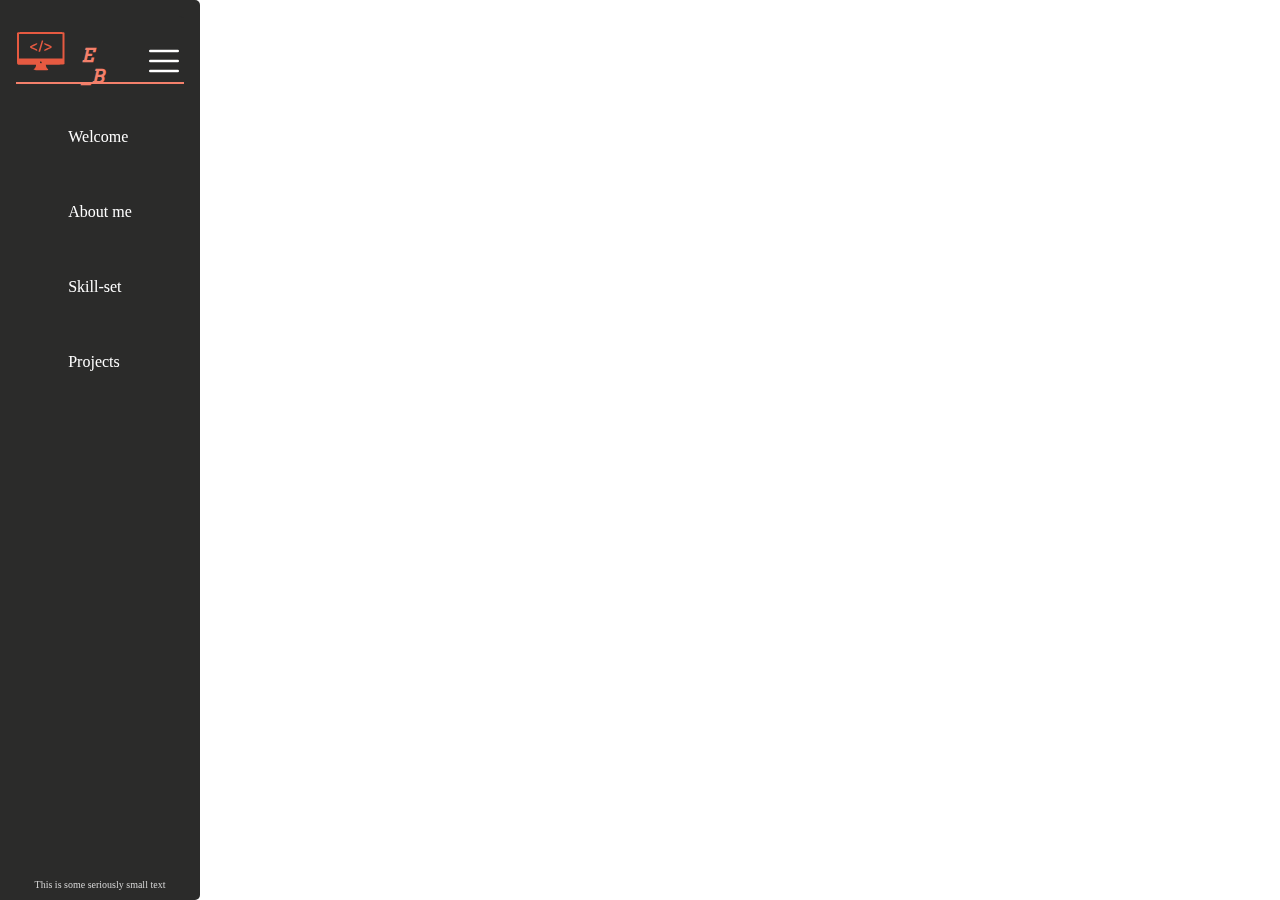
==== index.html @ b657b363 "Learned JS and implemented new function" ====
<!DOCTYPE html>
<html lang="en">
  <head>
    <meta charset="UTF-8" />
    <meta name="viewport" content="width=device-width, initial-scale=1.0" />
    <link rel="stylesheet" href="css/normalize.css" />
    <link rel="stylesheet" href="css/styles.css" />
    <title>Document</title>
  </head>
  <body>
    <div class="navbar collapsible collapsible--expanded">
      <div class="navbar__header">
        <div class="navbar__logo">
          <img class="navbar__logo--icon" src="/img/logo.svg" alt="" />
          <h3 class="navbar__logo--text">E _B</h3>
        </div>
        <a href="#" class="navbar__toggle navBtn">
          <svg
            class="toggle--icon"
            width="800px"
            height="800px"
            viewBox="0 0 32 32"
            xmlns="http://www.w3.org/2000/svg"
            fill="currentColor"
          >
            <path
              stroke="currentColor"
              stroke-linecap="round"
              stroke-linejoin="round"
              stroke-width="2"
              d="M5 8h22M5 16h22M5 24h22"
            />
          </svg>
        </a>
      </div>
      <div class="navbar__menu">
        <ul class="menu__pages">
          <li class="page"><a href="#">Welcome</a></li>
          <li class="page"><a href="#">About me</a></li>
          <li class="page"><a href="#">Skill-set</a></li>
          <li class="page"><a href="#">Projects</a></li>
        </ul>
      </div>
      <div class="navbar__lil-text">
        <p>This is some seriously small text</p>
      </div>
    </div>
    <script src="test.js"></script>
  </body>
</html>
---- css/styles.css ----
:root {
    --logo-primary: #E65A41;
    --logo-secondary: #F4806B;
    --logo-background: #2b2b2a ;

}


@font-face {
    font-family: 'arvo';
    src: url('/fonts/Arvo-Italic.woff2') format('woff2'),
         url('/fonts/Arvo-Italic.woff') format('woff');
    font-weight: 400;
    font-style: italic;
}

/* Nav-Bar */

.navbar {
    height: 100%;
    position: fixed;
    width: 200px;
    background-color: var(--logo-background);
    border-bottom-right-radius: 5px;
    border-top-right-radius: 5px;
    display: grid;
    grid-template-columns: 1fr;
    grid-template-rows: 100px 300px auto;
}

.navbar  .collapsible--expanded  {
    height: 100%;
    position: fixed;
    width: 250px;
    background-color: var(--logo-background);
    border-bottom-right-radius: 5px;
    border-top-right-radius: 5px;
    display: grid;
    grid-template-columns: 1fr;
    grid-template-rows: 100px 300px auto;
}

.navbar__header {
    align-items: center;
    justify-content: center;
    background-color: var(--logo-background); 
    color: var(--logo-secondary);
    display: grid;
    font-family: 'arvo';
    grid-template-columns: repeat(2, 1fr); 
    margin: 1rem;
    border-bottom: #F4806B solid 2px;
    border-top-right-radius: 5px;
}

.navbar__logo {
    align-self: center;
    display: flex;
    justify-self: left;
    margin-top: 10px;
}

.navbar__logo--icon {
    width: 50px;
    height: 50px;
}

.navbar__logo--text {
    padding-left: 1rem;
}

.navbar__toggle {
    display: flex;
    justify-self: end;
}

.toggle--icon {
    color: #fff;
    width: 40px;
    height: 40px;
}

.menu__pages {
    display: grid;
    margin-top: 0;
    padding: 0;
    height: 100%;
    align-items: center;
    justify-content: center;
}

.page {
    list-style: none;
    color: #fff;
}

.page a {
    color: inherit;
    text-decoration: none;
}

.navbar__lil-text {
    display: flex;
    flex-direction: column;
    align-items: center;
    justify-content:end;
    color: lightgrey;
    font-size: x-small;
}

@media screen and (max-width: 200px) {
    .navbar__header {
        display: flex;
        justify-content: flex-end; 
        
    }
    .navbar__logo {
        display: none;
    }

}
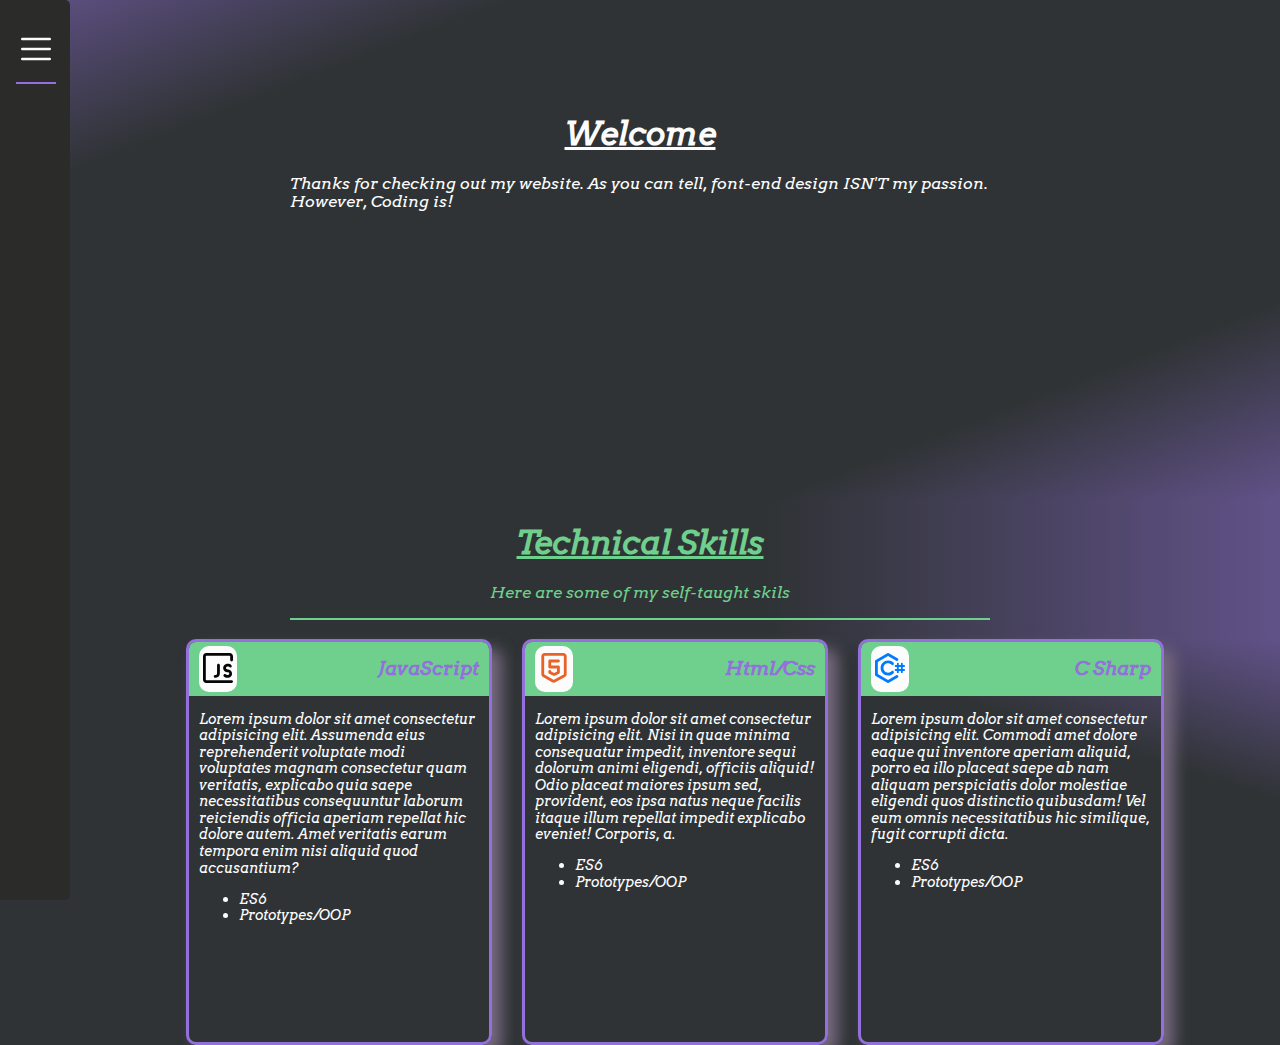
==== commit 6f0f55b7: "Added the whole fucking website. Start using commits now.." ====
--- a/index.html
+++ b/index.html
@@ -8,43 +8,122 @@
     <title>Document</title>
   </head>
   <body>
-    <div class="navbar collapsible collapsible--expanded">
-      <div class="navbar__header">
-        <div class="navbar__logo">
-          <img class="navbar__logo--icon" src="/img/logo.svg" alt="" />
-          <h3 class="navbar__logo--text">E _B</h3>
+    <div class="container">
+      <div class="navbar shrink shrunk">
+        <div class="navbar__header">
+          <div class="navbar__logo collapsible collapsible--hidden">
+            <img class="navbar__logo--icon" src="/img/logo.svg" alt="" />
+            <h3 class="navbar__logo--text">E _B</h3>
+          </div>
+          <a href="#" class="navbar__toggle navBtn">
+            <svg
+              class="toggle--icon"
+              width="800px"
+              height="800px"
+              viewBox="0 0 32 32"
+              xmlns="http://www.w3.org/2000/svg"
+              fill="currentColor"
+            >
+              <path
+                stroke="currentColor"
+                stroke-linecap="round"
+                stroke-linejoin="round"
+                stroke-width="2"
+                d="M5 8h22M5 16h22M5 24h22"
+              />
+            </svg>
+          </a>
         </div>
-        <a href="#" class="navbar__toggle navBtn">
-          <svg
-            class="toggle--icon"
-            width="800px"
-            height="800px"
-            viewBox="0 0 32 32"
-            xmlns="http://www.w3.org/2000/svg"
-            fill="currentColor"
-          >
-            <path
-              stroke="currentColor"
-              stroke-linecap="round"
-              stroke-linejoin="round"
-              stroke-width="2"
-              d="M5 8h22M5 16h22M5 24h22"
-            />
-          </svg>
-        </a>
+        <div class="navbar__menu collapsible collapsible--hidden">
+          <ul class="menu__pages">
+            <button class="btn page">
+              <a href="#" class="btn__text">Home</a>
+            </button>
+            <button class="btn page">
+              <a href="#" class="btn__text">Skill-Set</a>
+            </button>
+            <button class="btn page">
+              <a href="#" class="btn__text">About me</a>
+            </button>
+            <button class="btn page">
+              <a href="#" class="btn__text">Projects</a>
+            </button>
+          </ul>
+        </div>
+        <div class="navbar__lil-text collapsible collapsible--hidden">
+          <p>This is some seriously small text</p>
+        </div>
       </div>
-      <div class="navbar__menu">
-        <ul class="menu__pages">
-          <li class="page"><a href="#">Welcome</a></li>
-          <li class="page"><a href="#">About me</a></li>
-          <li class="page"><a href="#">Skill-set</a></li>
-          <li class="page"><a href="#">Projects</a></li>
-        </ul>
+      <div class="hero">
+        <div class="hero--content">
+          <h1>Welcome</h1>
+          <p>
+            Thanks for checking out my website. As you can tell, font-end design ISN'T my passion. However, Coding is!
+          </p>
+        </div>
       </div>
-      <div class="navbar__lil-text">
-        <p>This is some seriously small text</p>
+<div class="title-block">
+  <div class="title-content">
+    <h1>Technical Skills</h1>
+    <p>Here are some of my self-taught skils</p>
+  </div>
+</div>
+    <div class="skillset">
+      <div class="skillset-content">
+        <div class="card">
+          <div class="card__heading">
+            <div class="icon-container">
+           <img class="icon" src="img/icons/javascript.svg" alt="JavaScript Icon">
+            </div>
+            <h2 class="card-title">JavaScript</h2>
+          </div>
+          <div class="card__description">
+            <p>
+              Lorem ipsum dolor sit amet consectetur adipisicing elit. Assumenda eius reprehenderit voluptate modi voluptates magnam consectetur quam veritatis, explicabo quia saepe necessitatibus consequuntur laborum reiciendis officia aperiam repellat hic dolore autem. Amet veritatis earum tempora enim nisi aliquid quod accusantium?
+            </p>
+            <ul>
+              <li>ES6</li>
+              <li>Prototypes/OOP</li>
+            </ul>
+          </div>
+        </div>
+        <div class="card">
+          <div class="card__heading">
+            <div class="icon-container">
+           <img class="icon" src="img/icons/html.svg" alt="HTML Icon">
+            </div>
+            <h2 class="card-title">Html/Css</h2>
+          </div>
+          <div class="card__description">
+            <p>
+              Lorem ipsum dolor sit amet consectetur adipisicing elit. Nisi in quae minima consequatur impedit, inventore sequi dolorum animi eligendi, officiis aliquid! Odio placeat maiores ipsum sed, provident, eos ipsa natus neque facilis itaque illum repellat impedit explicabo eveniet! Corporis, a.
+            </p>
+            <ul>
+              <li>ES6</li>
+              <li>Prototypes/OOP</li>
+            </ul>
+          </div>
+        </div>
+        <div class="card">
+          <div class="card__heading">
+            <div class="icon-container">
+           <img class="icon" src="img/icons/c-sharp.svg" alt="C# Icon">
+            </div>
+            <h2 class="card-title">C Sharp</h2>
+          </div>
+          <div class="card__description">
+            <p>
+              Lorem ipsum dolor sit amet consectetur adipisicing elit. Commodi amet dolore eaque qui inventore aperiam aliquid, porro ea illo placeat saepe ab nam aliquam perspiciatis dolor molestiae eligendi quos distinctio quibusdam! Vel eum omnis necessitatibus hic similique, fugit corrupti dicta.
+            </p>
+            <ul>
+              <li>ES6</li>
+              <li>Prototypes/OOP</li>
+            </ul>
+          </div>
+        </div>
       </div>
     </div>
+
     <script src="test.js"></script>
   </body>
 </html>
--- a/css/styles.css
+++ b/css/styles.css
@@ -1,10 +1,17 @@
 :root {
-    --logo-primary: #E65A41;
-    --logo-secondary: #F4806B;
-    --logo-background: #2b2b2a ;
-
-}
-
+    /* --primary: #10316B;
+    --secondary: #E25822;
+    --accent:  #ECECEB;
+    --background: #2b2b2a; */
+
+    --accent: #9370DB;
+    --primary: #6FCF8D;
+    --background: #2b2b2a;
+    --background2: #2f3335;;
+    --secondary: #86827F;
+    --white: #fcfcfcff;
+
+}
 
 @font-face {
     font-family: 'arvo';
@@ -14,42 +21,118 @@
     font-style: italic;
 }
 
+h1 {
+    text-decoration: underline;
+    font-style: normal;
+    margin: 6px 0;
+}
+
+body {
+    font-family: arvo;
+}
+
+
+/* TESTING STUFF DELETE ONCE DONE */
+
+.holder {
+    display: flex;
+    margin: 30% 40%;
+    height: 200px;
+    width: 300px;
+    background-color: var(--background);
+    align-items: center;
+    justify-content: center;
+}
+
+/* Icons */
+
+.icon {
+    height: 30px;
+    width: 30px;
+    fill: var(--accent);
+}
+
+.icon-container {
+    align-items: center;
+    justify-content: center;
+    background-color: var(--white);
+    padding: 4px;
+    padding-top: 7px;
+    padding-left: 4px;
+    border-radius: 10px;
+}
+
+/* Buttons */
+
+.btn {
+    height: 40px;
+    width: 150px;
+    border: solid 2px var(--secondary);
+    border-radius: 8px;
+    background-color: var(--background);
+    transition: background-color 300ms;
+}
+
+.btn:hover {
+    background-color: var(--primary);
+    border: solid 2.5px var(--white);
+    font-weight: 600;
+}
+
+.btn:hover .btn__text {
+    color: var(--white)
+}
+
+.btn__text {
+    padding: 11px 35px;
+    font-family: 'arvo';
+    font-size: 0.8rem;
+    margin: 0 0;
+    align-self: center;
+    justify-self: center;
+    color: var(--accent);
+    font-style: normal;
+    text-decoration: none;
+}
+
+
+/* Container */
+
+.container {
+    display: flex;
+    flex-direction: column;
+    height: 100%;
+}
+
 /* Nav-Bar */
 
 .navbar {
     height: 100%;
     position: fixed;
     width: 200px;
-    background-color: var(--logo-background);
+    background-color: var(--background);
     border-bottom-right-radius: 5px;
     border-top-right-radius: 5px;
     display: grid;
     grid-template-columns: 1fr;
     grid-template-rows: 100px 300px auto;
-}
-
-.navbar  .collapsible--expanded  {
-    height: 100%;
-    position: fixed;
-    width: 250px;
-    background-color: var(--logo-background);
-    border-bottom-right-radius: 5px;
-    border-top-right-radius: 5px;
-    display: grid;
-    grid-template-columns: 1fr;
-    grid-template-rows: 100px 300px auto;
+    transition: 300ms;
+}
+
+.navbar.shrunk  {
+    width: 70px;
 }
 
 .navbar__header {
     align-items: center;
     justify-content: center;
-    background-color: var(--logo-background); 
-    color: var(--logo-secondary);
+    background-color: var(--background); 
+    color: var(--primary);
     display: grid;
     font-family: 'arvo';
     grid-template-columns: repeat(2, 1fr); 
     margin: 1rem;
-    border-bottom: #F4806B solid 2px;
+    border-bottom: var(--accent) solid 2px;
     border-top-right-radius: 5px;
 }
 
@@ -66,6 +149,7 @@
 }
 
 .navbar__logo--text {
+    width: 50px;
     padding-left: 1rem;
 }
 
@@ -75,14 +159,14 @@
 }
 
 .toggle--icon {
-    color: #fff;
+    color: var(--white);
     width: 40px;
     height: 40px;
 }
 
 .menu__pages {
-    display: grid;
-    margin-top: 0;
+    display: flex;
+    flex-direction: column;
     padding: 0;
     height: 100%;
     align-items: center;
@@ -90,14 +174,12 @@
 }
 
 .page {
+    margin: 15px 0px;
     list-style: none;
-    color: #fff;
-}
-
-.page a {
-    color: inherit;
-    text-decoration: none;
-}
+    color: var(--accent);
+}
+
+
 
 .navbar__lil-text {
     display: flex;
@@ -108,15 +190,125 @@
     font-size: x-small;
 }
 
-@media screen and (max-width: 200px) {
-    .navbar__header {
-        display: flex;
-        justify-content: flex-end; 
-        
+@media screen and (max-width: 1065px) {
+
+.navbar.shrink {
+    display: none;
+}
+
+}
+
+/* Collapsibles */
+
+.collapsible--hidden {
+    display:none;
+}
+
+/* Title Block */
+
+.title-block {
+    display: flex;
+    flex-direction: column;
+    align-items: center;
+    background-image: linear-gradient(to right, var(--background2) 60%, var(--accent) 140%);
+    padding: 19px 0;
+}
+
+.title-content {
+    width: 700px;
+    border-bottom: solid 2px #6FCF8D;
+    color: var(--primary);
+    display: flex;
+    align-items: center;
+    flex-direction: column;
+}
+
+
+
+/* Greeting Hero */
+
+.hero {
+    color: var(--white);
+    width: 100%;
+    height: 500px;
+    background-image: linear-gradient(to bottom right, 
+        var(--accent) -20%, 
+        var(--background2) 20%, 
+        var(--background2) 80%, 
+        var(--accent)120%)
+}
+
+.hero--content {
+    display: flex;
+    flex-direction: column;
+    align-items: center;
+    font-family: 'arvo';
+    font-display: center;
+
+    width: 700px;
+    margin:  0 auto;
+    margin-top: 110px;
+}
+
+
+/* SkillSet & Its Cards */
+
+.skillset {
+    background-color: var(--background2);
+    display: flex;
+    background-image: linear-gradient(to bottom left, 
+        var(--accent) -20%, 
+        var(--background2) 20%, 
+        var(--background2) 80%, 
+        var(--background2)120%);
+    
+}
+
+.skillset-content {
+    margin: 0 auto;
+    padding-left: 70px;
+    display: flex;
+
+}
+
+.card {
+    height: 400px;
+    width: 300px;
+    border: 3px solid var(--accent);
+    border-radius: 10px;
+    overflow: hidden;
+    margin: 0 15px;
+    box-shadow: 10px 10px 15px 0px #776a80;
+}
+
+.card-title {
+    font-size: 1.2rem;
+    color: var(--accent);
+}
+
+.card__heading {
+    display: flex;
+    justify-content: space-between;
+    align-items: center;
+    padding: 0 10px;
+    background-color: var(--primary);
+    color: var(--white);
+}
+
+.card__description {
+    margin: 0 10px;
+    font-weight: 300;
+    font-size: .9rem;
+    color: var(--white)
+}
+
+@media screen and (max-width:1065px) {
+    .skillset-content {
+        flex-direction: column;
+        padding: 0 4px;
     }
-    .navbar__logo {
-        display: none;
+
+    .card {
+        margin: 20px 0;
     }
-
-}
-
+}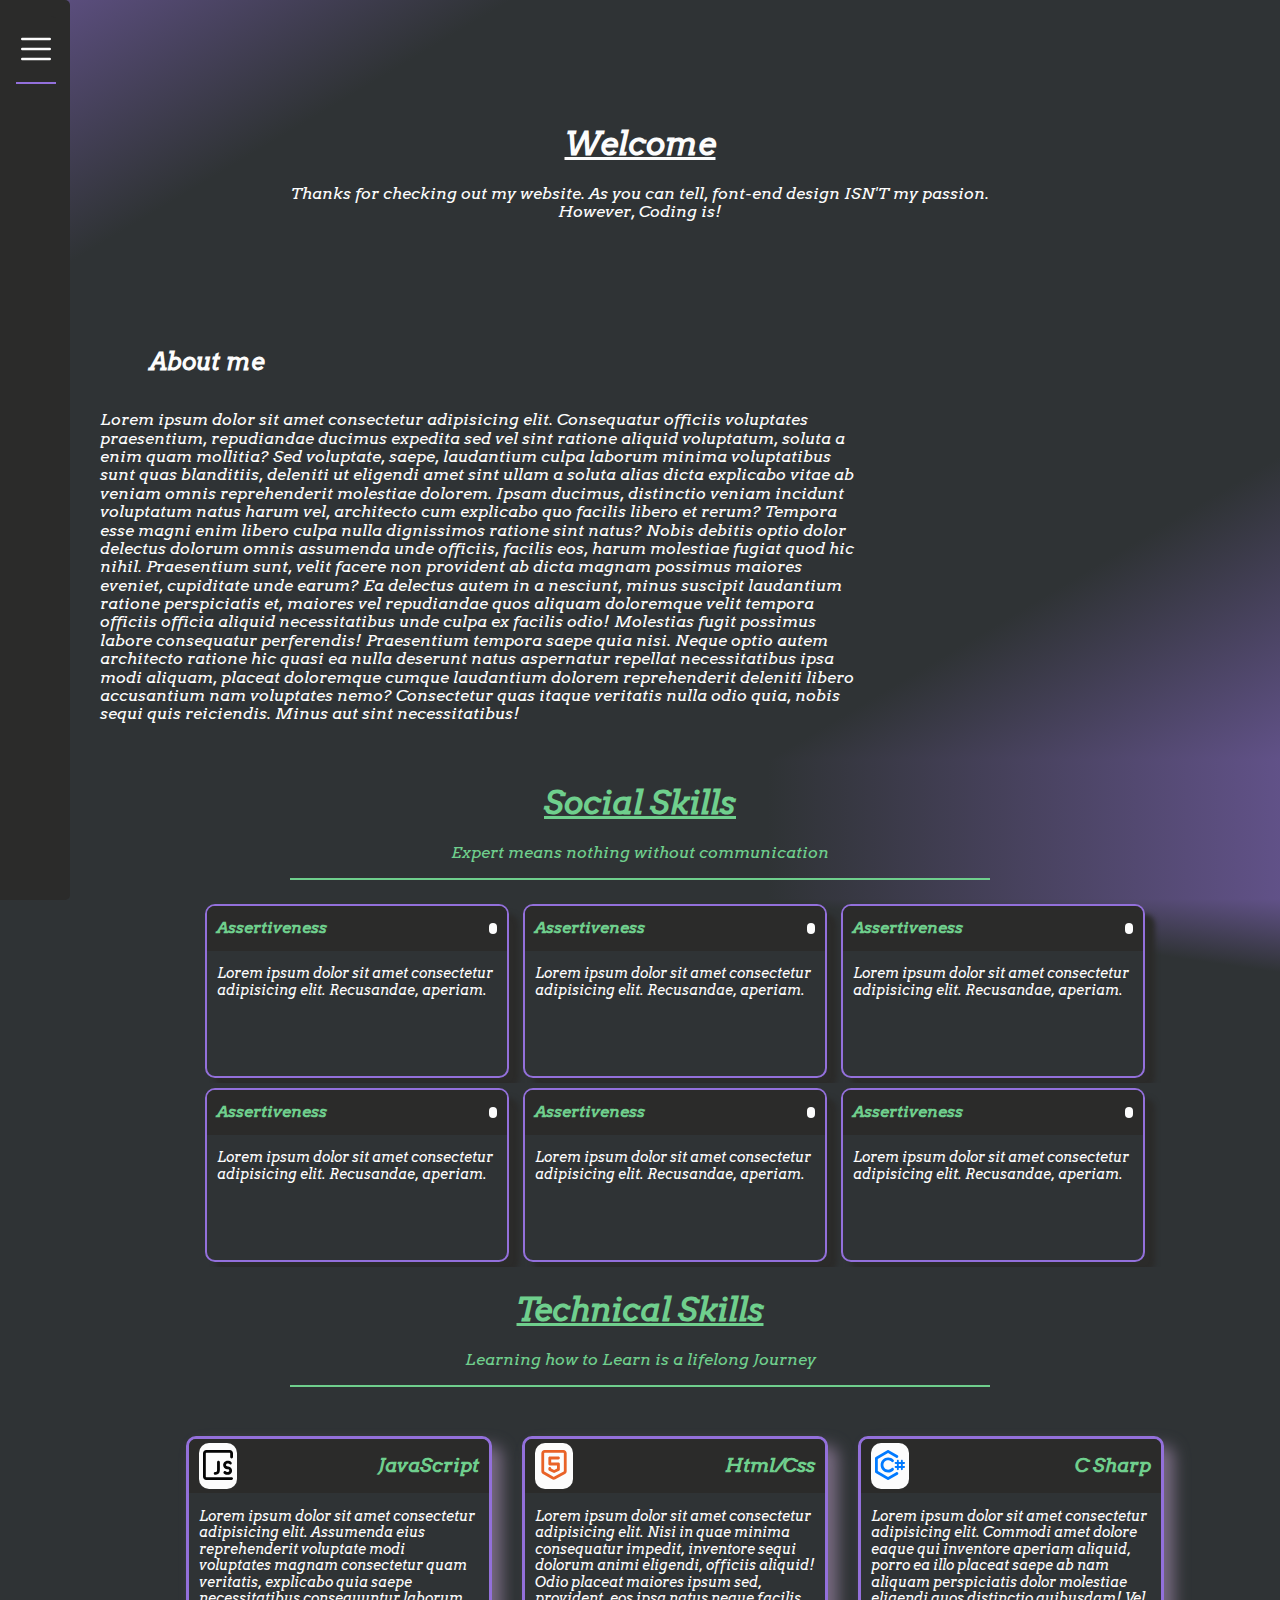
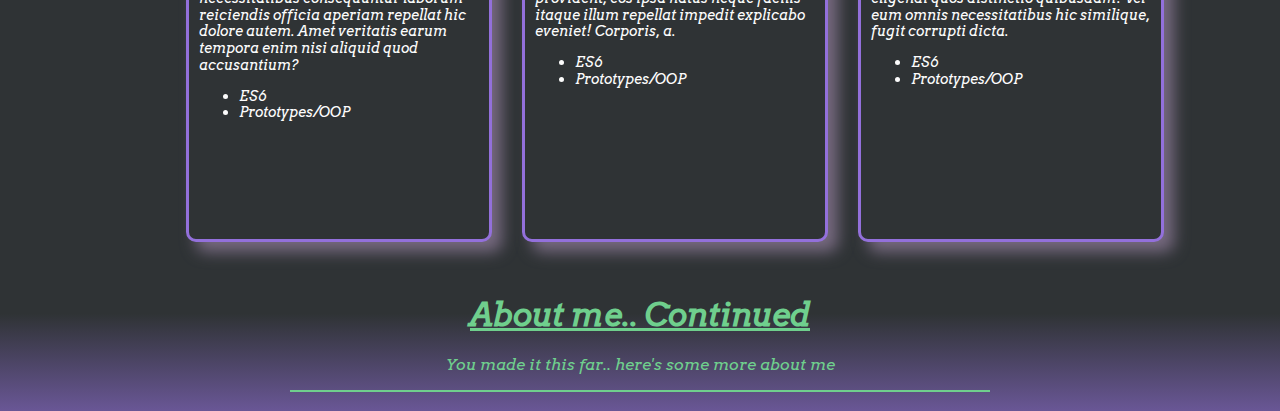
==== commit aa97f46e: "Added Soical Skills" ====
--- a/index.html
+++ b/index.html
@@ -55,21 +55,88 @@
         </div>
       </div>
       <div class="hero">
-        <div class="hero--content">
+        <div class="hero-welcome">
           <h1>Welcome</h1>
           <p>
             Thanks for checking out my website. As you can tell, font-end design ISN'T my passion. However, Coding is!
           </p>
         </div>
-      </div>
-<div class="title-block">
+        <div class="hero-title">
+          <h2>About me</h2>
+        </div>
+        <div class="hero-content">
+          <div class="hero-content__text">
+          <p>Lorem ipsum dolor sit amet consectetur adipisicing elit. Consequatur officiis voluptates praesentium, repudiandae ducimus expedita sed vel sint ratione aliquid voluptatum, soluta a enim quam mollitia? Sed voluptate, saepe, laudantium culpa laborum minima voluptatibus sunt quas blanditiis, deleniti ut eligendi amet sint ullam a soluta alias dicta explicabo vitae ab veniam omnis reprehenderit molestiae dolorem. Ipsam ducimus, distinctio veniam incidunt voluptatum natus harum vel, architecto cum explicabo quo facilis libero et rerum? Tempora esse magni enim libero culpa nulla dignissimos ratione sint natus? Nobis debitis optio dolor delectus dolorum omnis assumenda unde officiis, facilis eos, harum molestiae fugiat quod hic nihil. Praesentium sunt, velit facere non provident ab dicta magnam possimus maiores eveniet, cupiditate unde earum? Ea delectus autem in a nesciunt, minus suscipit laudantium ratione perspiciatis et, maiores vel repudiandae quos aliquam doloremque velit tempora officiis officia aliquid necessitatibus unde culpa ex facilis odio! Molestias fugit possimus labore consequatur perferendis! Praesentium tempora saepe quia nisi. Neque optio autem architecto ratione hic quasi ea nulla deserunt natus aspernatur repellat necessitatibus ipsa modi aliquam, placeat doloremque cumque laudantium dolorem reprehenderit deleniti libero accusantium nam voluptates nemo? Consectetur quas itaque veritatis nulla odio quia, nobis sequi quis reiciendis. Minus aut sint necessitatibus!</p>
+          </div>
+          <div class="hero-content__photo">
+          <img class="hero__photo" src="/img/me.png" alt="">
+          </div>
+        </div>
+      </div>
+      <div class="title-block social">
+        <div class="title-content">
+          <h1>Social Skills</h1>
+          <p>Expert means nothing without communication</p>
+        </div>
+      </div>
+<div class="card-block social">
+<div class="card-block__content">
+  <div class="small-card">
+    <div class="card__heading">
+      <h2 class="card-title social">Assertiveness</h2>
+      <div class="icon-container"></div>
+    </div>
+      <div class="card__description"><p>Lorem ipsum dolor sit amet consectetur adipisicing elit. Recusandae, aperiam.</p></div>
+  </div>
+  <div class="small-card">
+    <div class="card__heading">
+      <h2 class="card-title social">Assertiveness</h2>
+      <div class="icon-container"></div>
+    </div>
+      <div class="card__description"><p>Lorem ipsum dolor sit amet consectetur adipisicing elit. Recusandae, aperiam.</p></div>
+  </div>
+  <div class="small-card">
+    <div class="card__heading">
+      <h2 class="card-title social">Assertiveness</h2>
+      <div class="icon-container"></div>
+    </div>
+      <div class="card__description"><p>Lorem ipsum dolor sit amet consectetur adipisicing elit. Recusandae, aperiam.</p></div>
+  </div>
+</div>
+</div>
+<div class="card-block social2">
+  <div class="card-block__content">
+    <div class="small-card">
+      <div class="card__heading">
+        <h2 class="card-title social">Assertiveness</h2>
+        <div class="icon-container"></div>
+      </div>
+        <div class="card__description"><p>Lorem ipsum dolor sit amet consectetur adipisicing elit. Recusandae, aperiam.</p></div>
+    </div>
+    <div class="small-card">
+      <div class="card__heading">
+        <h2 class="card-title social">Assertiveness</h2>
+        <div class="icon-container"></div>
+      </div>
+        <div class="card__description"><p>Lorem ipsum dolor sit amet consectetur adipisicing elit. Recusandae, aperiam.</p></div>
+    </div>
+    <div class="small-card">
+      <div class="card__heading">
+        <h2 class="card-title social">Assertiveness</h2>
+        <div class="icon-container"></div>
+      </div>
+        <div class="card__description"><p>Lorem ipsum dolor sit amet consectetur adipisicing elit. Recusandae, aperiam.</p></div>
+    </div>
+  </div>
+  </div>
+<div class="title-block technical">
   <div class="title-content">
     <h1>Technical Skills</h1>
-    <p>Here are some of my self-taught skils</p>
+    <p>Learning how to Learn is a lifelong Journey</p>
   </div>
 </div>
-    <div class="skillset">
-      <div class="skillset-content">
+    <div class="card-block skills">
+      <div class="card-block__content">
         <div class="card">
           <div class="card__heading">
             <div class="icon-container">
@@ -123,6 +190,12 @@
         </div>
       </div>
     </div>
+    <div class="title-block about-me">
+      <div class="title-content">
+        <h1>About me.. Continued</h1>
+        <p>You made it this far.. here's some more about me</p>
+      </div>
+    </div>
 
     <script src="test.js"></script>
   </body>
--- a/css/styles.css
+++ b/css/styles.css
@@ -42,6 +42,28 @@
     background-color: var(--background);
     align-items: center;
     justify-content: center;
+}
+
+.background-Holder{
+    /* #1 */
+background-image: linear-gradient(to bottom right, 
+        var(--accent) -20%, 
+        var(--background2) 20%, 
+        var(--background2) 80%, 
+        var(--accent)120%);
+
+    /* #2 */
+    background-image: linear-gradient(to right, 
+        var(--background2) 60%, 
+        var(--accent) 140%);
+
+    /* #3 */
+    background-image: linear-gradient(to bottom left, 
+        var(--accent) -20%, 
+        var(--background2) 20%, 
+        var(--background2) 80%, 
+        var(--background2)120%);
+    padding-bottom: 30px;   
 }
 
 /* Icons */
@@ -102,6 +124,7 @@
     display: flex;
     flex-direction: column;
     height: 100%;
+    overflow: hidden;
 }
 
 /* Nav-Bar */
@@ -210,8 +233,19 @@
     display: flex;
     flex-direction: column;
     align-items: center;
+    padding: 19px 0;
+}
+
+.title-block.technical {
+    background-color: var(--background2);
+}
+
+.title-block.social {
     background-image: linear-gradient(to right, var(--background2) 60%, var(--accent) 140%);
-    padding: 19px 0;
+}
+
+.title-block.about-me {
+    background-image: linear-gradient(to bottom, var(--background2) 30% , var(--accent) 150%);
 }
 
 .title-content {
@@ -223,6 +257,11 @@
     flex-direction: column;
 }
 
+@media screen and (max-width: 1065px) {
+    .title-content {
+        width: 300px;
+    }
+}
 
 
 /* Greeting Hero */
@@ -230,45 +269,88 @@
 .hero {
     color: var(--white);
     width: 100%;
-    height: 500px;
+    height: 100%;
     background-image: linear-gradient(to bottom right, 
         var(--accent) -20%, 
         var(--background2) 20%, 
         var(--background2) 80%, 
-        var(--accent)120%)
-}
-
-.hero--content {
-    display: flex;
-    flex-direction: column;
-    align-items: center;
-    font-family: 'arvo';
-    font-display: center;
-
-    width: 700px;
+        var(--accent)120%);
+}
+
+.hero-welcome {
+    display: flex;
+    flex-direction: column;
+    align-items: center;
+    max-width: 700px;
     margin:  0 auto;
     margin-top: 110px;
+    padding: 10px;
+    text-align: center;
+}
+
+.hero-title {
+    margin-top: 100px;
+    text-align: left;
+    padding-left: 150px;
+}
+
+.hero-content {
+    display: grid;
+    grid-template-columns: 70% 30%;
+    margin: 20px 100px ;
+    max-width: 1900px;
+    align-items: center;
+}
+
+.hero__photo {
+    border-radius: 20px;
+    height: 300px;
+    margin-left: 20px;
+}
+
+
+
+@media screen and (max-width: 1065px) {
+    .hero-title {
+        padding-left: 20px;
+    }
+
+    .hero-content {
+        margin: 20px 20px;
+        grid-template-columns: 1fr;
+        grid-template-rows: 1fr 100%;
+    }
+
+
 }
 
 
 /* SkillSet & Its Cards */
 
-.skillset {
+.card-block {
     background-color: var(--background2);
     display: flex;
+}
+
+.card-block.skills {
+    background-image: url(/img/codebackground2.png);
+}
+
+.card-block.social { 
     background-image: linear-gradient(to bottom left, 
         var(--accent) -20%, 
         var(--background2) 20%, 
         var(--background2) 80%, 
         var(--background2)120%);
-    
-}
-
-.skillset-content {
+}
+
+.card-block.social.two {
+}
+
+.card-block__content {
     margin: 0 auto;
     padding-left: 70px;
     display: flex;
-
 }
 
 .card {
@@ -277,13 +359,28 @@
     border: 3px solid var(--accent);
     border-radius: 10px;
     overflow: hidden;
-    margin: 0 15px;
+    margin: 30px 15px;
+    background-color: var(--background2);
     box-shadow: 10px 10px 15px 0px #776a80;
+}
+
+.small-card {
+    height: 170px;
+    width: 300px;
+    border: 2px solid var(--accent);
+    border-radius: 10px;
+    overflow: hidden;
+    margin: 5px 7px;
+    box-shadow: 10px 10px 5px 0px var(--background);
 }
 
 .card-title {
     font-size: 1.2rem;
-    color: var(--accent);
+    color: var(--primary);
+}
+
+.card-title.social {
+    font-size: 1rem;
 }
 
 .card__heading {
@@ -291,7 +388,7 @@
     justify-content: space-between;
     align-items: center;
     padding: 0 10px;
-    background-color: var(--primary);
+    background-color: var(--background);
     color: var(--white);
 }
 
@@ -302,8 +399,14 @@
     color: var(--white)
 }
 
+
 @media screen and (max-width:1065px) {
-    .skillset-content {
+    .card-block.skills {
+    background-size: cover;
+    background-repeat: no-repeat;
+    }
+
+    .card-block__content {
         flex-direction: column;
         padding: 0 4px;
     }
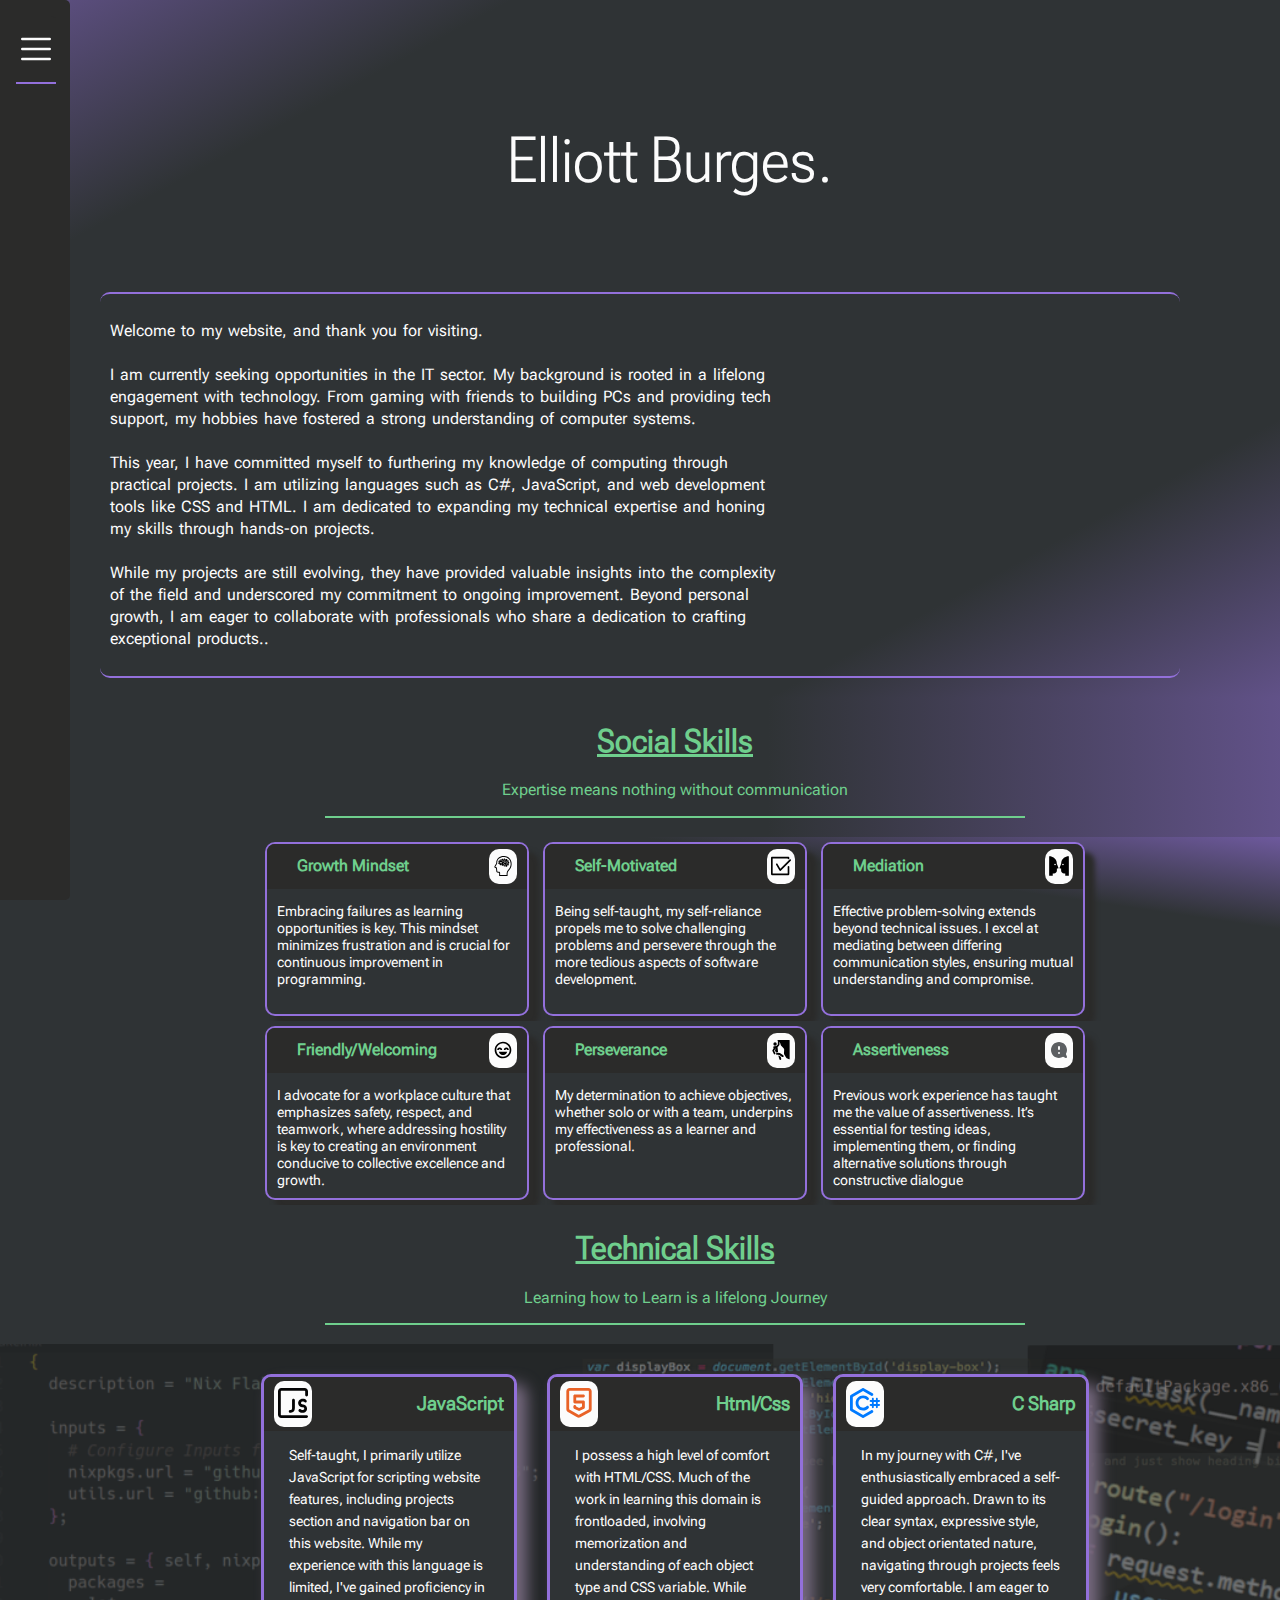
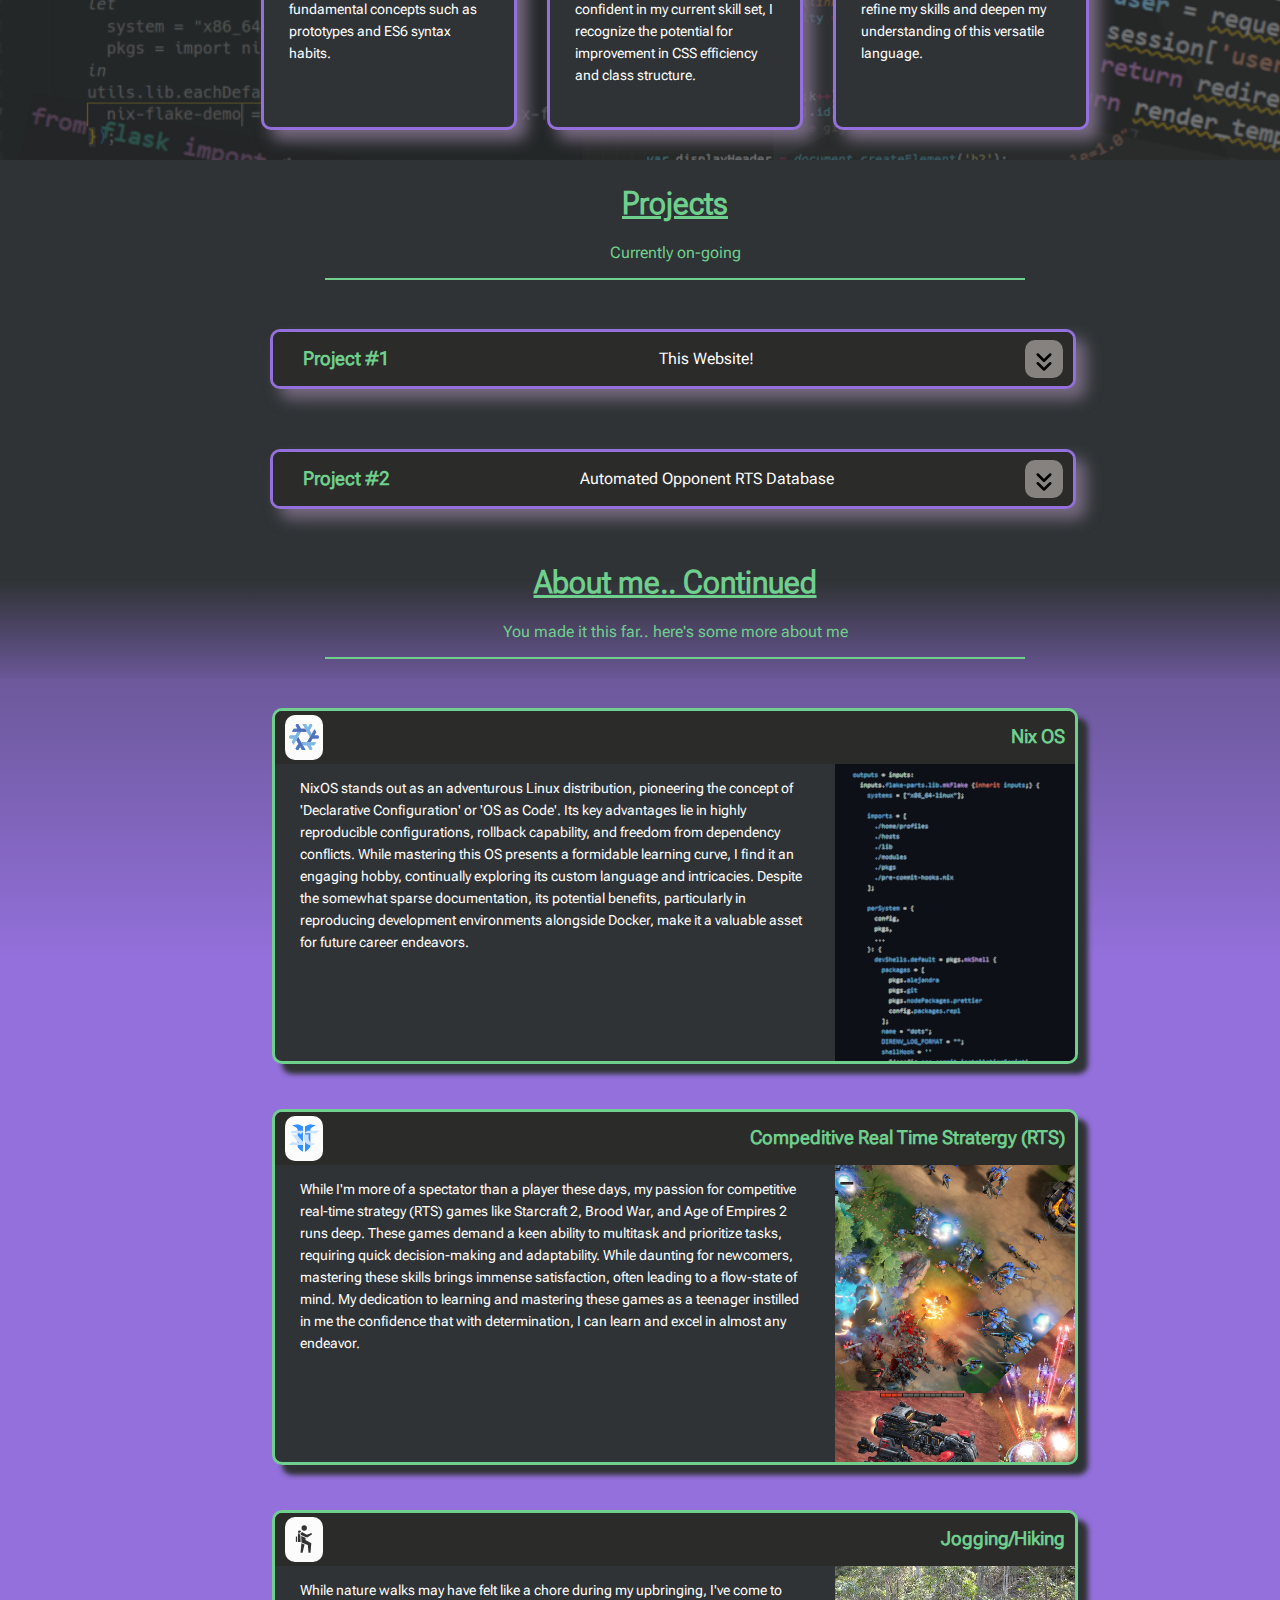
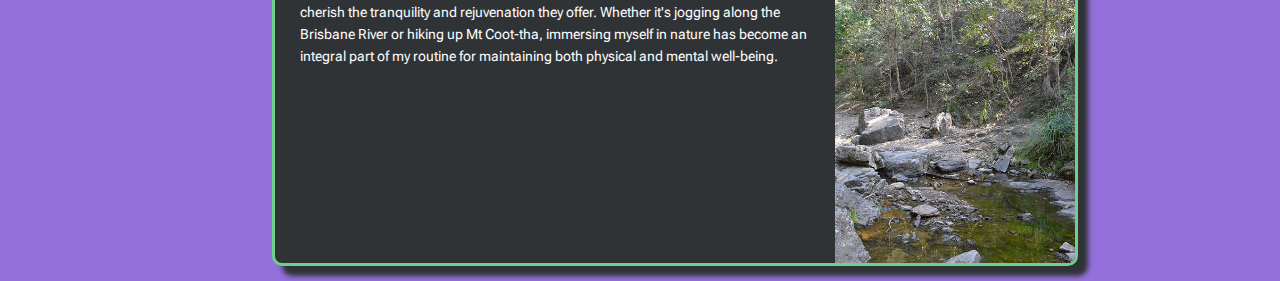
==== commit ece0c597: "First commit" ====
--- a/index.html
+++ b/index.html
@@ -40,14 +40,15 @@
               <a href="#" class="btn__text">Home</a>
             </button>
             <button class="btn page">
-              <a href="#" class="btn__text">Skill-Set</a>
+              <a href="#skills" class="btn__text">Skills</a>
             </button>
             <button class="btn page">
-              <a href="#" class="btn__text">About me</a>
+              <a href="#projects" class="btn__text">Projects</a>
             </button>
             <button class="btn page">
-              <a href="#" class="btn__text">Projects</a>
+              <a href="#about-me" class="btn__text">About me</a>
             </button>
+
           </ul>
         </div>
         <div class="navbar__lil-text collapsible collapsible--hidden">
@@ -56,17 +57,24 @@
       </div>
       <div class="hero">
         <div class="hero-welcome">
-          <h1>Welcome</h1>
-          <p>
-            Thanks for checking out my website. As you can tell, font-end design ISN'T my passion. However, Coding is!
-          </p>
-        </div>
-        <div class="hero-title">
-          <h2>About me</h2>
+          <p class="name-header">Elliott Burges.</p>
         </div>
         <div class="hero-content">
           <div class="hero-content__text">
-          <p>Lorem ipsum dolor sit amet consectetur adipisicing elit. Consequatur officiis voluptates praesentium, repudiandae ducimus expedita sed vel sint ratione aliquid voluptatum, soluta a enim quam mollitia? Sed voluptate, saepe, laudantium culpa laborum minima voluptatibus sunt quas blanditiis, deleniti ut eligendi amet sint ullam a soluta alias dicta explicabo vitae ab veniam omnis reprehenderit molestiae dolorem. Ipsam ducimus, distinctio veniam incidunt voluptatum natus harum vel, architecto cum explicabo quo facilis libero et rerum? Tempora esse magni enim libero culpa nulla dignissimos ratione sint natus? Nobis debitis optio dolor delectus dolorum omnis assumenda unde officiis, facilis eos, harum molestiae fugiat quod hic nihil. Praesentium sunt, velit facere non provident ab dicta magnam possimus maiores eveniet, cupiditate unde earum? Ea delectus autem in a nesciunt, minus suscipit laudantium ratione perspiciatis et, maiores vel repudiandae quos aliquam doloremque velit tempora officiis officia aliquid necessitatibus unde culpa ex facilis odio! Molestias fugit possimus labore consequatur perferendis! Praesentium tempora saepe quia nisi. Neque optio autem architecto ratione hic quasi ea nulla deserunt natus aspernatur repellat necessitatibus ipsa modi aliquam, placeat doloremque cumque laudantium dolorem reprehenderit deleniti libero accusantium nam voluptates nemo? Consectetur quas itaque veritatis nulla odio quia, nobis sequi quis reiciendis. Minus aut sint necessitatibus!</p>
+          <p> Welcome to my website, and thank you for visiting. 
+            <br><br> I am currently seeking opportunities in the IT sector. 
+            My background is rooted in a lifelong engagement with technology. 
+            From gaming with friends to building PCs and providing tech support, 
+            my hobbies have fostered a strong understanding of computer systems.
+            <br><br>This year, I have committed myself to furthering my knowledge of 
+            computing through practical projects. I am utilizing languages such as C#, 
+            JavaScript, and web development tools like CSS and HTML. I am dedicated to 
+            expanding my technical expertise and honing my skills through hands-on 
+            projects.
+            <br><br>While my projects are still evolving, they have provided valuable 
+            insights into the complexity of the field and underscored my commitment to 
+            ongoing improvement. Beyond personal growth, I am eager to collaborate with 
+            professionals who share a dedication to crafting exceptional products..</p>
           </div>
           <div class="hero-content__photo">
           <img class="hero__photo" src="/img/me.png" alt="">
@@ -76,66 +84,78 @@
       <div class="title-block social">
         <div class="title-content">
           <h1>Social Skills</h1>
-          <p>Expert means nothing without communication</p>
+          <p>Expertise means nothing without communication</p>
         </div>
       </div>
 <div class="card-block social">
 <div class="card-block__content">
   <div class="small-card">
     <div class="card__heading">
-      <h2 class="card-title social">Assertiveness</h2>
-      <div class="icon-container"></div>
-    </div>
-      <div class="card__description"><p>Lorem ipsum dolor sit amet consectetur adipisicing elit. Recusandae, aperiam.</p></div>
+      <h2 class="card-title social">Growth Mindset</h2>
+      <div class="icon-container"><img class="small-icon" src="img/icons/brain.svg" alt=""></div>
+    </div>
+      <div class="card__description small">
+        <p>Embracing failures as learning opportunities is key. This mindset minimizes 
+          frustration and is crucial for continuous improvement in programming.</p></div>
   </div>
   <div class="small-card">
     <div class="card__heading">
-      <h2 class="card-title social">Assertiveness</h2>
-      <div class="icon-container"></div>
-    </div>
-      <div class="card__description"><p>Lorem ipsum dolor sit amet consectetur adipisicing elit. Recusandae, aperiam.</p></div>
+      <h2 class="card-title social">Self-Motivated</h2>
+      <div class="icon-container"><img class="small-icon" src="img/icons/success.svg" alt=""></div>
+    </div>
+      <div class="card__description small"><p>Being self-taught, my self-reliance propels 
+        me to solve challenging problems and persevere through the more tedious aspects 
+        of software development.</p></div>
   </div>
   <div class="small-card">
     <div class="card__heading">
-      <h2 class="card-title social">Assertiveness</h2>
-      <div class="icon-container"></div>
-    </div>
-      <div class="card__description"><p>Lorem ipsum dolor sit amet consectetur adipisicing elit. Recusandae, aperiam.</p></div>
+      <h2 class="card-title social">Mediation</h2>
+      <div class="icon-container"><img class="small-icon" src="img/icons/face-to-face.svg" alt=""></div>
+    </div>
+      <div class="card__description small"><p>Effective problem-solving extends beyond 
+        technical issues. I excel at mediating between differing communication styles, 
+        ensuring mutual understanding and compromise.</p></div>
   </div>
 </div>
 </div>
-<div class="card-block social2">
-  <div class="card-block__content">
-    <div class="small-card">
-      <div class="card__heading">
-        <h2 class="card-title social">Assertiveness</h2>
-        <div class="icon-container"></div>
-      </div>
-        <div class="card__description"><p>Lorem ipsum dolor sit amet consectetur adipisicing elit. Recusandae, aperiam.</p></div>
-    </div>
-    <div class="small-card">
-      <div class="card__heading">
-        <h2 class="card-title social">Assertiveness</h2>
-        <div class="icon-container"></div>
-      </div>
-        <div class="card__description"><p>Lorem ipsum dolor sit amet consectetur adipisicing elit. Recusandae, aperiam.</p></div>
-    </div>
-    <div class="small-card">
-      <div class="card__heading">
-        <h2 class="card-title social">Assertiveness</h2>
-        <div class="icon-container"></div>
-      </div>
-        <div class="card__description"><p>Lorem ipsum dolor sit amet consectetur adipisicing elit. Recusandae, aperiam.</p></div>
-    </div>
-  </div>
-  </div>
-<div class="title-block technical">
-  <div class="title-content">
-    <h1>Technical Skills</h1>
-    <p>Learning how to Learn is a lifelong Journey</p>
-  </div>
-</div>
-    <div class="card-block skills">
+  <div class="card-block social2">
+    <div class="card-block__content">
+      <div class="small-card">
+        <div class="card__heading">
+          <h2 class="card-title social">Friendly/Welcoming</h2>
+          <div class="icon-container"><img class="small-icon" src="img/icons/happy.svg" alt=""></div>
+        </div>
+          <div class="card__description small"><p>I advocate for a workplace culture that 
+            emphasizes safety, respect, and teamwork, where addressing hostility is key to 
+            creating an environment conducive to collective excellence and growth.</p></div>
+      </div>
+      <div class="small-card">
+        <div class="card__heading">
+          <h2 class="card-title social">Perseverance</h2>
+          <div class="icon-container"><img class="small-icon" src="img/icons/climbing.svg" alt=""></div>
+        </div>
+          <div class="card__description small"><p>My determination to achieve objectives, 
+            whether solo or with a team, underpins my effectiveness as a learner and 
+            professional.</p></div>
+      </div>
+      <div class="small-card">
+        <div class="card__heading">
+          <h2 class="card-title social">Assertiveness</h2>
+          <div class="icon-container"><img class="small-icon" src="img/icons/exclaim-bubble.svg" alt=""></div>
+        </div>
+          <div class="card__description small"><p>Previous work experience has taught me 
+            the value of assertiveness. It’s essential for testing ideas, implementing 
+            them, or finding alternative solutions through constructive dialogue</p></div>
+      </div>
+    </div>
+    </div>
+    <div id="skills" class="title-block technical ">
+      <div class="title-content">
+        <h1>Technical Skills</h1>
+        <p>Learning how to Learn is a lifelong Journey</p>
+      </div>
+    </div>
+    <div  class="card-block skills">
       <div class="card-block__content">
         <div class="card">
           <div class="card__heading">
@@ -146,12 +166,12 @@
           </div>
           <div class="card__description">
             <p>
-              Lorem ipsum dolor sit amet consectetur adipisicing elit. Assumenda eius reprehenderit voluptate modi voluptates magnam consectetur quam veritatis, explicabo quia saepe necessitatibus consequuntur laborum reiciendis officia aperiam repellat hic dolore autem. Amet veritatis earum tempora enim nisi aliquid quod accusantium?
+              Self-taught, I primarily utilize JavaScript for scripting website features, 
+              including  projects section and navigation bar on this website. 
+              While my experience with this language is limited, 
+              I've gained proficiency in fundamental concepts such as prototypes and 
+              ES6 syntax habits.
             </p>
-            <ul>
-              <li>ES6</li>
-              <li>Prototypes/OOP</li>
-            </ul>
           </div>
         </div>
         <div class="card">
@@ -161,42 +181,179 @@
             </div>
             <h2 class="card-title">Html/Css</h2>
           </div>
-          <div class="card__description">
+          <div class="card__description ">
             <p>
-              Lorem ipsum dolor sit amet consectetur adipisicing elit. Nisi in quae minima consequatur impedit, inventore sequi dolorum animi eligendi, officiis aliquid! Odio placeat maiores ipsum sed, provident, eos ipsa natus neque facilis itaque illum repellat impedit explicabo eveniet! Corporis, a.
+              I possess a high level of comfort with HTML/CSS. Much of the work in 
+              learning this domain is frontloaded, involving memorization and 
+              understanding of each object type and CSS variable. While confident 
+              in my current skill set, I recognize the potential for improvement in 
+              CSS efficiency and class structure.
             </p>
-            <ul>
-              <li>ES6</li>
-              <li>Prototypes/OOP</li>
-            </ul>
           </div>
         </div>
         <div class="card">
           <div class="card__heading">
             <div class="icon-container">
-           <img class="icon" src="img/icons/c-sharp.svg" alt="C# Icon">
+              <img class="icon" src="img/icons/c-sharp.svg" alt="C# Icon">
             </div>
             <h2 class="card-title">C Sharp</h2>
           </div>
           <div class="card__description">
             <p>
-              Lorem ipsum dolor sit amet consectetur adipisicing elit. Commodi amet dolore eaque qui inventore aperiam aliquid, porro ea illo placeat saepe ab nam aliquam perspiciatis dolor molestiae eligendi quos distinctio quibusdam! Vel eum omnis necessitatibus hic similique, fugit corrupti dicta.
+              In my journey with C#, I've enthusiastically embraced a self-guided approach.
+               Drawn to its clear syntax, expressive style, and object orientated nature, 
+               navigating through projects feels very comfortable. I am eager to refine my 
+               skills and deepen my understanding of this versatile language.
             </p>
+          </div>
+        </div>
+      </div>
+    </div>
+     <div id="projects" class="title-block projects">
+      <div class="title-content">
+        <h1>Projects</h1>
+        <p>Currently on-going</p>
+      </div>
+    </div>
+  <div class="card-block projects">
+    <div class="project-1">
+      <div class="card project-card">
+        <div class="card__heading projects">
+          <h2 class="card-title">Project #1</h2>
+          <p>This Website!</p>
+          <div class="icon-container chevron">
+            <img class="icon" src="img/icons/chevron.svg" alt="click to expand">
+          </div>
+        </div>
+        <div class="card-content hideable hidden">
+          <div class="card__description projects">
+            <p>As my initial venture into web development, this website represents a 
+              significant milestone in my journey. While I don't profess to be a 
+              graphical designer, I took on the challenge of building both the 
+              website and its accompanying JavaScript. Although functional, I'm 
+              constantly striving for improvement. Currently, I'm in the process of 
+              developing version 2, focusing on refining naming conventions, enhancing 
+              element structure, and making JavaScript more versatile.</p>
+          </div>
+          <div class="card__links">
             <ul>
-              <li>ES6</li>
-              <li>Prototypes/OOP</li>
+              <li><a class="gitlab" href="">Gitlab</a></li>
             </ul>
           </div>
         </div>
       </div>
     </div>
-    <div class="title-block about-me">
+    <div class="project-2">
+      <div class="card project-card">
+        <div class="card__heading projects">
+          <h2 class="card-title">Project #2</h2>
+          <p>Automated Opponent RTS Database</p>
+          <div class="icon-container chevron">
+            <img class="icon" src="img/icons/chevron.svg" alt="click to expand">
+          </div>
+        </div>
+        <div class="card-content hideable hidden">
+          <div class="card__description projects">
+            <p>
+              This project, developed as a basic C# console application, serves a 
+              specific purpose within one of my hobbies. Its aim is to collect and store 
+              opponent player behavior data. Using Tesseract OCR technology, the 
+              application reads opponent player names from the screen and utilizes this 
+              information to compare and store user input behavioral data in an online 
+              database. Looking ahead, I have ambitious plans to expand this project by 
+              incorporating a graphical user interface (GUI) and implementing an API to 
+              seamlessly integrate official database information into my personal 
+              repository.
+            </p>
+          </div>
+          <div class="card__links">
+            <ul>
+              <a class="gitlab" href="">Gitlab</a>
+            </ul>
+          </div>
+        </div>
+      </div>
+    </div>
+  </div>
+    <div id="about-me" class="title-block about-me">
       <div class="title-content">
         <h1>About me.. Continued</h1>
         <p>You made it this far.. here's some more about me</p>
       </div>
     </div>
-
+  <div class="card-block about-me">
+    <div class="card-block__content">
+      <div class="card large-card">
+        <div class="card__heading large">
+          <div class="icon-container">
+            <img class="icon" src="img/icons/Nix_snowflake.svg" alt="C# Icon">
+          </div>
+          <h2 class="card-title">Nix OS</h2>
+        </div>
+        <div class="card__description span-all">
+          <p>
+            NixOS stands out as an adventurous Linux distribution, pioneering the 
+            concept of 'Declarative Configuration' or 'OS as Code'. Its key advantages 
+            lie in highly reproducible configurations, rollback capability, and freedom 
+            from dependency conflicts. While mastering this OS presents a formidable 
+            learning curve, I find it an engaging hobby, continually exploring its custom 
+            language and intricacies. Despite the somewhat sparse documentation, its 
+            potential benefits, particularly in reproducing development environments 
+            alongside Docker, make it a valuable asset for future career endeavors.
+          </p>
+        </div>
+        <img class="large-card__img" src="img/nix_sample.png" alt="">
+      </div>
+    </div>
+  </div>
+  <div class="card-block about-me2">
+    <div class="card-block__content">
+      <div class="card large-card">
+        <div class="card__heading large">
+          <div class="icon-container">
+            <img class="icon" src="img/icons/starcraft.svg" alt="C# Icon">
+          </div>
+          <h2 class="card-title">Compeditive Real Time Stratergy (RTS) </h2>
+        </div>
+        <div class="card__description span-all">
+          <p>
+            While I'm more of a spectator than a player these days, my passion for 
+            competitive real-time strategy (RTS) games like Starcraft 2, Brood War, 
+            and Age of Empires 2 runs deep. These games demand a keen ability to 
+            multitask and prioritize tasks, requiring quick decision-making and 
+            adaptability. While daunting for newcomers, mastering these skills brings
+             immense satisfaction, often leading to a flow-state of mind. My dedication 
+             to learning and mastering these games as a teenager instilled in me the 
+             confidence that with determination, I can learn and excel in almost any 
+             endeavor.
+          </p>
+        </div>
+        <img class="large-card__img" src="img/rts.png" alt="">
+      </div>
+    </div>
+  </div>
+    <div class="card-block about-me3">
+    <div class="card-block__content">
+      <div class="card large-card">
+        <div class="card__heading large">
+          <div class="icon-container">
+            <img class="icon" src="img/icons/hiking.svg" alt="C# Icon">
+          </div>
+          <h2 class="card-title">Jogging/Hiking</h2>
+        </div>
+        <div class="card__description span-all">
+          <p>
+            While nature walks may have felt like a chore during my upbringing, 
+            I've come to cherish the tranquility and rejuvenation they offer. Whether 
+            it's jogging along the Brisbane River or hiking up Mt Coot-tha, immersing 
+            myself in nature has become an integral part of my routine for maintaining 
+            both physical and mental well-being.
+          </p>
+        </div>
+        <img class="large-card__img" src="img/hiking.png" alt="">
+      </div>
+    </div>
+    
     <script src="test.js"></script>
   </body>
 </html>
--- a/css/styles.css
+++ b/css/styles.css
@@ -21,6 +21,13 @@
     font-style: italic;
 }
 
+@font-face {
+    font-family: 'RobotoFlex';
+    src: url('/fonts/RobotoFlex-Variable.ttf') format('truetype');
+    font-weight: 400;
+    font-style: normal;
+}
+
 h1 {
     text-decoration: underline;
     font-style: normal;
@@ -28,7 +35,7 @@
 }
 
 body {
-    font-family: arvo;
+    font-family: 'RobotoFlex';
 }
 
 
@@ -74,6 +81,12 @@
     fill: var(--accent);
 }
 
+.small-icon {
+    height: 20px;
+    width: 20px;
+    fill: var(--background2);
+}
+
 .icon-container {
     align-items: center;
     justify-content: center;
@@ -82,6 +95,21 @@
     padding-top: 7px;
     padding-left: 4px;
     border-radius: 10px;
+}
+
+.icon-container.expandable {
+    background-color: var(--secondary);
+}
+
+.icon-container.chevron {
+    height: 27px;
+    background-color: var(--secondary);
+    cursor: pointer;
+    transition: box-shadow 70ms;
+}
+
+.icon-container:hover {
+    box-shadow: var(--white) 0 0 5px 1px;
 }
 
 /* Buttons */
@@ -213,7 +241,7 @@
     font-size: x-small;
 }
 
-@media screen and (max-width: 1065px) {
+@media screen and (max-width: 900px) {
 
 .navbar.shrink {
     display: none;
@@ -233,7 +261,10 @@
     display: flex;
     flex-direction: column;
     align-items: center;
-    padding: 19px 0;
+    padding-top: 19px;
+    padding-bottom: 19px;
+    padding-left: 70px;
+    text-align: center;
 }
 
 .title-block.technical {
@@ -246,6 +277,10 @@
 
 .title-block.about-me {
     background-image: linear-gradient(to bottom, var(--background2) 30% , var(--accent) 150%);
+}
+
+.title-block.projects {
+    background-color: var(--background2);
 }
 
 .title-content {
@@ -257,7 +292,11 @@
     flex-direction: column;
 }
 
-@media screen and (max-width: 1065px) {
+@media screen and (max-width: 900px) {
+    .title-block {
+        padding: 20px 0;
+    }
+
     .title-content {
         width: 300px;
     }
@@ -275,31 +314,46 @@
         var(--background2) 20%, 
         var(--background2) 80%, 
         var(--accent)120%);
+    display: flex;
+    flex-direction: column;
 }
 
 .hero-welcome {
     display: flex;
-    flex-direction: column;
-    align-items: center;
+    text-align: left;
     max-width: 700px;
-    margin:  0 auto;
-    margin-top: 110px;
+    margin:0 auto;
+    margin-top: 50px;
     padding: 10px;
-    text-align: center;
+    padding-left: 70px;
+}
+
+.name-header {
+    font-size: 4rem;
 }
 
 .hero-title {
+    color: var(--primary);
     margin-top: 100px;
     text-align: left;
-    padding-left: 150px;
+    padding-left: 70px;
+    align-self: center;
 }
 
 .hero-content {
     display: grid;
-    grid-template-columns: 70% 30%;
+    grid-template-columns: 70% 40%;
     margin: 20px 100px ;
-    max-width: 1900px;
-    align-items: center;
+    max-width: 1000px;
+    align-items: center;
+    align-self: center;
+    border-top: solid 2px var(--accent);
+    border-bottom: solid 2px var(--accent);
+    border-radius: 10px;
+    padding: 10px 10px;
+    padding-right: 100px;
+    word-spacing: 2px;
+    line-height: 22px;
 }
 
 .hero__photo {
@@ -310,18 +364,22 @@
 
 
 
-@media screen and (max-width: 1065px) {
+@media screen and (max-width: 900px) {
     .hero-title {
         padding-left: 20px;
+    }
+
+    .hero-welcome {
+        padding-left: 10px;
     }
 
     .hero-content {
         margin: 20px 20px;
         grid-template-columns: 1fr;
         grid-template-rows: 1fr 100%;
-    }
-
-
+        padding:10px 10px;
+        border: solid 2px var(--accent);
+    }
 }
 
 
@@ -333,19 +391,35 @@
 }
 
 .card-block.skills {
-    background-image: url(/img/codebackground2.png);
+    background-image: url(/img/codebackground1.png);
+    background-size: cover;
 }
 
 .card-block.social { 
     background-image: linear-gradient(to bottom left, 
-        var(--accent) -20%, 
-        var(--background2) 20%, 
+        var(--accent) -15%, 
+        var(--background2) 25%, 
         var(--background2) 80%, 
         var(--background2)120%);
-}
-
-.card-block.social.two {
-}
+    
+}
+
+.card-block.about-me {
+    background-image: linear-gradient(to bottom,
+        var(--background2) -110%,
+        var(--accent) 70%);
+}
+
+.card-block.projects {
+    display: flex;
+    flex-direction: column;
+    align-items: center;
+}
+
+.card-block.about-me2, .card-block.about-me3 {
+    background-color: var(--accent);
+}
+
 
 .card-block__content {
     margin: 0 auto;
@@ -354,8 +428,8 @@
 }
 
 .card {
-    height: 400px;
-    width: 300px;
+    height: 350px;
+    width: 250px;
     border: 3px solid var(--accent);
     border-radius: 10px;
     overflow: hidden;
@@ -366,7 +440,7 @@
 
 .small-card {
     height: 170px;
-    width: 300px;
+    width: 260px;
     border: 2px solid var(--accent);
     border-radius: 10px;
     overflow: hidden;
@@ -374,13 +448,54 @@
     box-shadow: 10px 10px 5px 0px var(--background);
 }
 
+.large-card {
+    display: grid;
+    grid-template-rows: 15% 90%;
+    grid-template-columns: 70% 30%;
+    width: 800px;
+    border: 3px solid var(--primary);
+    margin-bottom: 15px; 
+    box-shadow: 10px 10px 5px 0px var(--background2);
+}
+
+.project-card {
+    margin-left: 80px;
+    width: 800px;
+    height: fit-content;
+}
+
+.large-card.projects.morphed {
+}
+
+.large-card__img {
+    max-width: 100%;
+    height: auto;
+    display: block;
+}
+
+
+
+
 .card-title {
     font-size: 1.2rem;
     color: var(--primary);
+    padding-left: 20px;
 }
 
 .card-title.social {
     font-size: 1rem;
+}
+
+.card-content {
+    display: flex;
+    max-height: 400px;
+    transition: ease-in-out all 500ms;
+}
+
+.card-content.hidden {
+   opacity: 0; 
+   max-height: 0;
+   padding: 0 0 0;
 }
 
 .card__heading {
@@ -390,20 +505,60 @@
     padding: 0 10px;
     background-color: var(--background);
     color: var(--white);
+    grid-column: 1 / -1;
 }
 
 .card__description {
     margin: 0 10px;
+    padding: 0 15px;
     font-weight: 300;
     font-size: .9rem;
-    color: var(--white)
-}
-
-
-@media screen and (max-width:1065px) {
+    color: var(--white);
+    transition: all 200ms;
+    line-height: 22px;
+}
+
+.card__description.small {
+    line-height: 17px;
+    margin: 0 10px;
+    padding: 0 0;
+    align-items: center;
+}
+
+.card__description.hidden {
+    display: none;
+}
+
+.card__links {
+    margin: 0px 20px;
+    color: var(--white);
+    align-self: left;
+    align-items: center;
+    justify-content: center;
+}
+
+.card__links>ul {
+    list-style: none;
+}
+
+.card__links.hidden {
+    display: none;
+}
+
+.gitlab {
+    text-decoration: none;
+    color: var(--primary);
+}
+
+.gitlab:hover {
+    color: var(--accent);
+}
+
+
+@media screen and (max-width:900px) {
     .card-block.skills {
-    background-size: cover;
-    background-repeat: no-repeat;
+        background-image: url(/img/codebackground2.png);
+        background-size: cover;
     }
 
     .card-block__content {
@@ -414,4 +569,30 @@
     .card {
         margin: 20px 0;
     }
-}+
+    .card-content.hideable {
+        flex-direction: column;
+    }
+
+    .large-card {
+        max-width: 300px;
+        height: auto;
+    }
+
+    .large-card__img {
+        display: none;
+    }
+
+    .project-card {
+        max-width: 300px;
+    }
+
+    .card-title {
+        padding: 0 10px;
+    }
+
+    .span-all {
+        grid-column: 1 / span 2;
+    }
+}
+
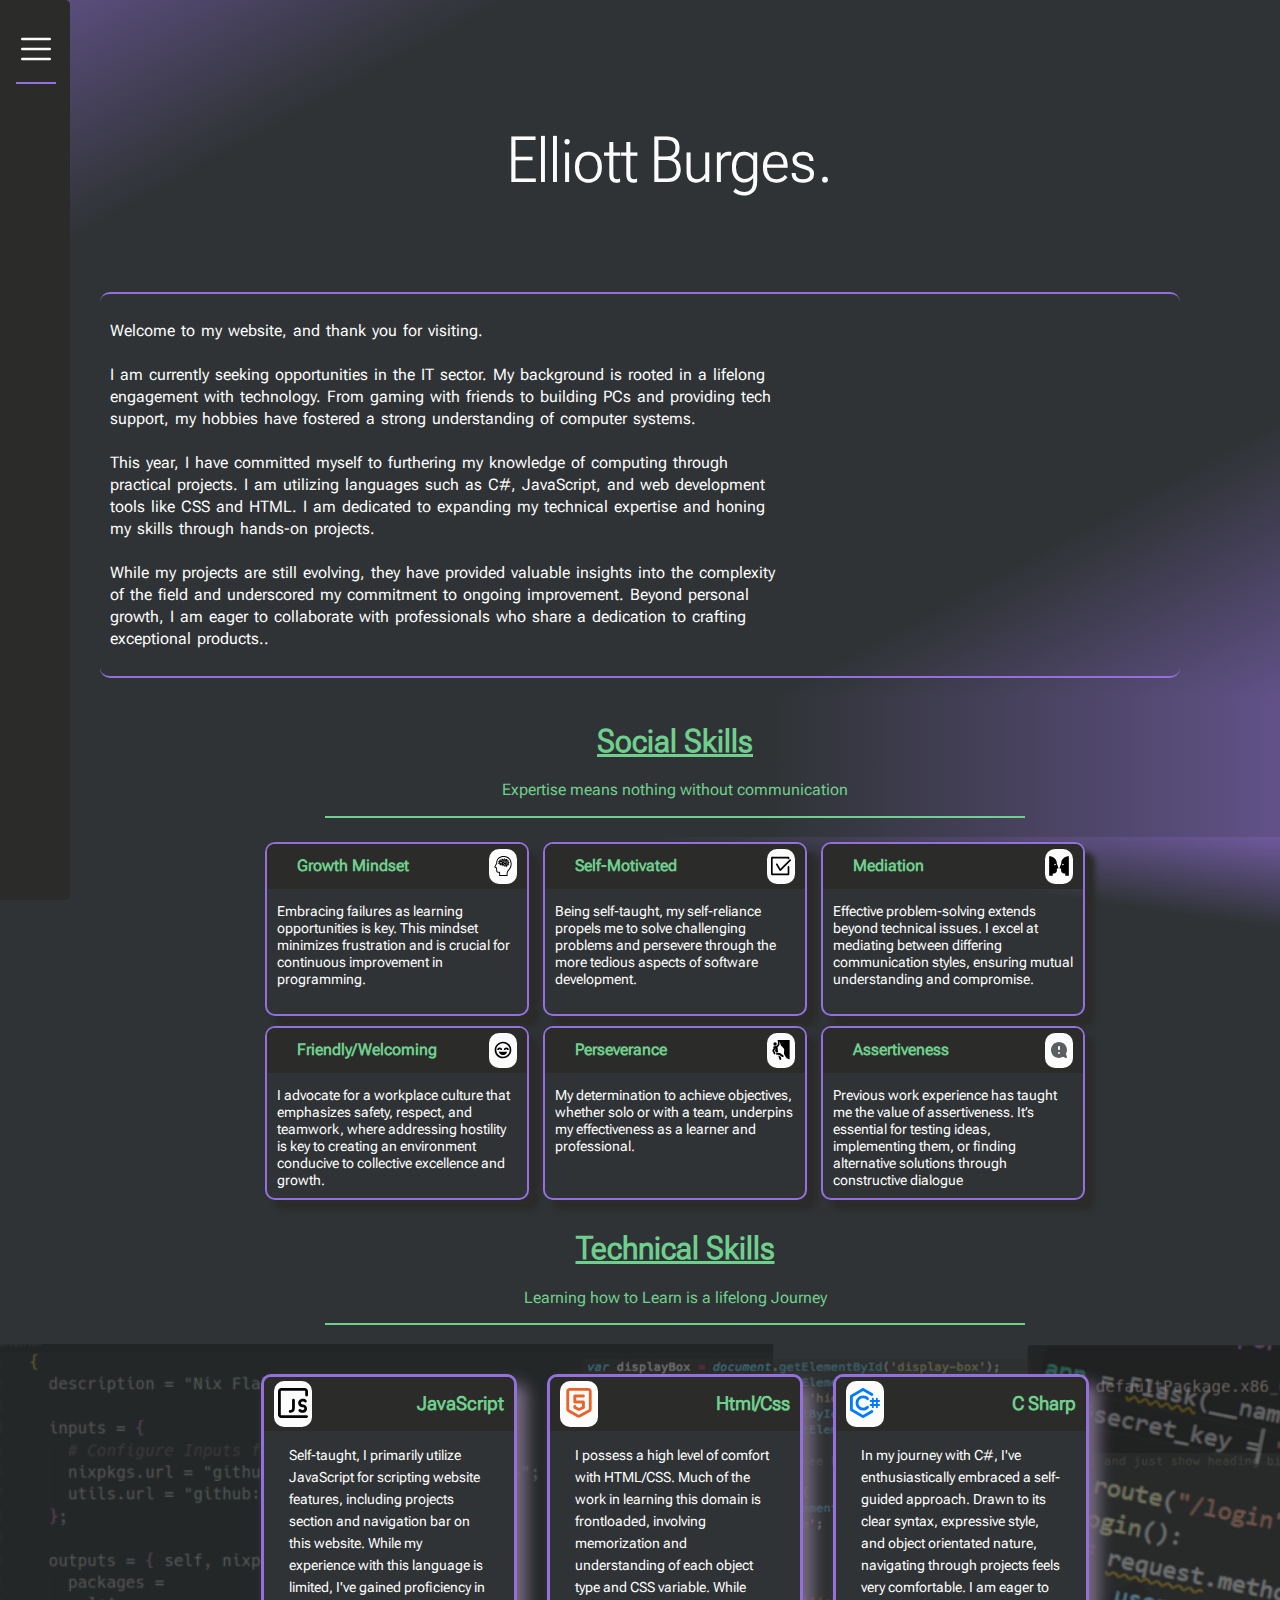
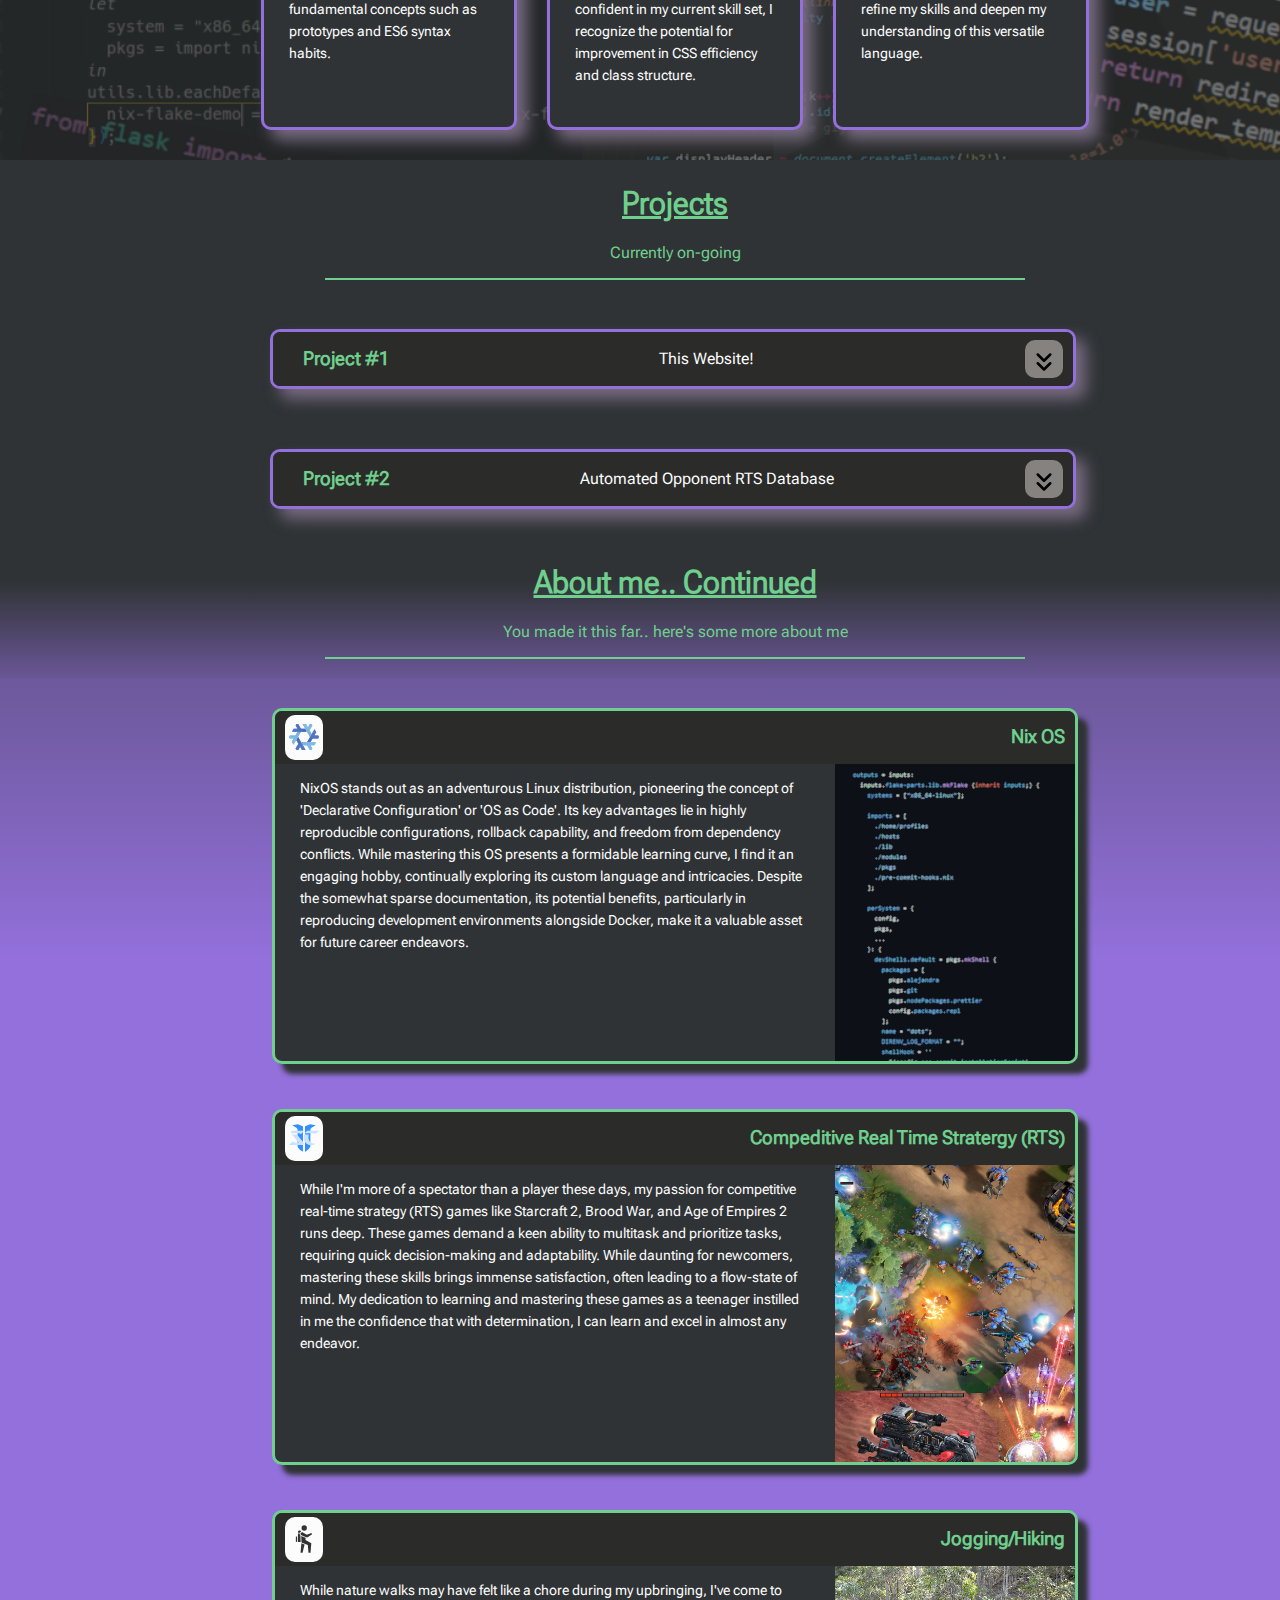
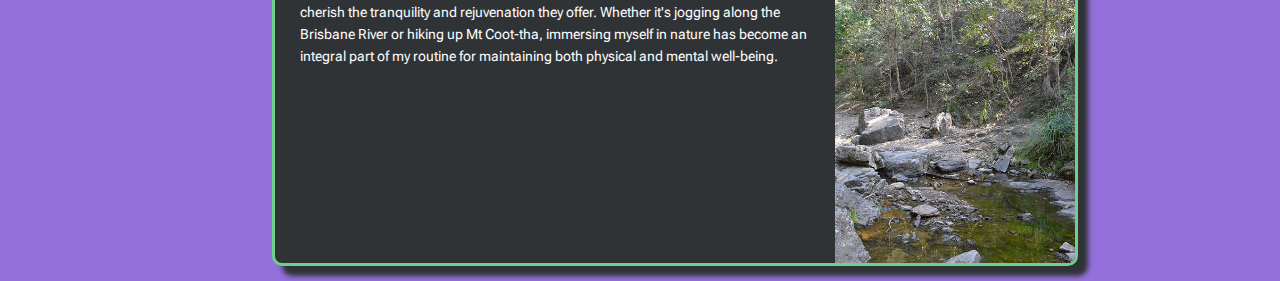
==== commit a3a0aba0: "Split out page sections Added jquery to index.html Added Index.js Added title on index.html" ====
--- a/index.html
+++ b/index.html
@@ -5,355 +5,17 @@
     <meta name="viewport" content="width=device-width, initial-scale=1.0" />
     <link rel="stylesheet" href="css/normalize.css" />
     <link rel="stylesheet" href="css/styles.css" />
-    <title>Document</title>
+    <script src="https://code.jquery.com/jquery-1.10.2.js"></script>
+    <script defer src="js/index.js"></script>
+    <title>Elliott Burges</title>
   </head>
+
   <body>
-    <div class="container">
-      <div class="navbar shrink shrunk">
-        <div class="navbar__header">
-          <div class="navbar__logo collapsible collapsible--hidden">
-            <img class="navbar__logo--icon" src="/img/logo.svg" alt="" />
-            <h3 class="navbar__logo--text">E _B</h3>
-          </div>
-          <a href="#" class="navbar__toggle navBtn">
-            <svg
-              class="toggle--icon"
-              width="800px"
-              height="800px"
-              viewBox="0 0 32 32"
-              xmlns="http://www.w3.org/2000/svg"
-              fill="currentColor"
-            >
-              <path
-                stroke="currentColor"
-                stroke-linecap="round"
-                stroke-linejoin="round"
-                stroke-width="2"
-                d="M5 8h22M5 16h22M5 24h22"
-              />
-            </svg>
-          </a>
-        </div>
-        <div class="navbar__menu collapsible collapsible--hidden">
-          <ul class="menu__pages">
-            <button class="btn page">
-              <a href="#" class="btn__text">Home</a>
-            </button>
-            <button class="btn page">
-              <a href="#skills" class="btn__text">Skills</a>
-            </button>
-            <button class="btn page">
-              <a href="#projects" class="btn__text">Projects</a>
-            </button>
-            <button class="btn page">
-              <a href="#about-me" class="btn__text">About me</a>
-            </button>
-
-          </ul>
-        </div>
-        <div class="navbar__lil-text collapsible collapsible--hidden">
-          <p>This is some seriously small text</p>
-        </div>
-      </div>
-      <div class="hero">
-        <div class="hero-welcome">
-          <p class="name-header">Elliott Burges.</p>
-        </div>
-        <div class="hero-content">
-          <div class="hero-content__text">
-          <p> Welcome to my website, and thank you for visiting. 
-            <br><br> I am currently seeking opportunities in the IT sector. 
-            My background is rooted in a lifelong engagement with technology. 
-            From gaming with friends to building PCs and providing tech support, 
-            my hobbies have fostered a strong understanding of computer systems.
-            <br><br>This year, I have committed myself to furthering my knowledge of 
-            computing through practical projects. I am utilizing languages such as C#, 
-            JavaScript, and web development tools like CSS and HTML. I am dedicated to 
-            expanding my technical expertise and honing my skills through hands-on 
-            projects.
-            <br><br>While my projects are still evolving, they have provided valuable 
-            insights into the complexity of the field and underscored my commitment to 
-            ongoing improvement. Beyond personal growth, I am eager to collaborate with 
-            professionals who share a dedication to crafting exceptional products..</p>
-          </div>
-          <div class="hero-content__photo">
-          <img class="hero__photo" src="/img/me.png" alt="">
-          </div>
-        </div>
-      </div>
-      <div class="title-block social">
-        <div class="title-content">
-          <h1>Social Skills</h1>
-          <p>Expertise means nothing without communication</p>
-        </div>
-      </div>
-<div class="card-block social">
-<div class="card-block__content">
-  <div class="small-card">
-    <div class="card__heading">
-      <h2 class="card-title social">Growth Mindset</h2>
-      <div class="icon-container"><img class="small-icon" src="img/icons/brain.svg" alt=""></div>
-    </div>
-      <div class="card__description small">
-        <p>Embracing failures as learning opportunities is key. This mindset minimizes 
-          frustration and is crucial for continuous improvement in programming.</p></div>
-  </div>
-  <div class="small-card">
-    <div class="card__heading">
-      <h2 class="card-title social">Self-Motivated</h2>
-      <div class="icon-container"><img class="small-icon" src="img/icons/success.svg" alt=""></div>
-    </div>
-      <div class="card__description small"><p>Being self-taught, my self-reliance propels 
-        me to solve challenging problems and persevere through the more tedious aspects 
-        of software development.</p></div>
-  </div>
-  <div class="small-card">
-    <div class="card__heading">
-      <h2 class="card-title social">Mediation</h2>
-      <div class="icon-container"><img class="small-icon" src="img/icons/face-to-face.svg" alt=""></div>
-    </div>
-      <div class="card__description small"><p>Effective problem-solving extends beyond 
-        technical issues. I excel at mediating between differing communication styles, 
-        ensuring mutual understanding and compromise.</p></div>
-  </div>
-</div>
-</div>
-  <div class="card-block social2">
-    <div class="card-block__content">
-      <div class="small-card">
-        <div class="card__heading">
-          <h2 class="card-title social">Friendly/Welcoming</h2>
-          <div class="icon-container"><img class="small-icon" src="img/icons/happy.svg" alt=""></div>
-        </div>
-          <div class="card__description small"><p>I advocate for a workplace culture that 
-            emphasizes safety, respect, and teamwork, where addressing hostility is key to 
-            creating an environment conducive to collective excellence and growth.</p></div>
-      </div>
-      <div class="small-card">
-        <div class="card__heading">
-          <h2 class="card-title social">Perseverance</h2>
-          <div class="icon-container"><img class="small-icon" src="img/icons/climbing.svg" alt=""></div>
-        </div>
-          <div class="card__description small"><p>My determination to achieve objectives, 
-            whether solo or with a team, underpins my effectiveness as a learner and 
-            professional.</p></div>
-      </div>
-      <div class="small-card">
-        <div class="card__heading">
-          <h2 class="card-title social">Assertiveness</h2>
-          <div class="icon-container"><img class="small-icon" src="img/icons/exclaim-bubble.svg" alt=""></div>
-        </div>
-          <div class="card__description small"><p>Previous work experience has taught me 
-            the value of assertiveness. It’s essential for testing ideas, implementing 
-            them, or finding alternative solutions through constructive dialogue</p></div>
-      </div>
-    </div>
-    </div>
-    <div id="skills" class="title-block technical ">
-      <div class="title-content">
-        <h1>Technical Skills</h1>
-        <p>Learning how to Learn is a lifelong Journey</p>
-      </div>
-    </div>
-    <div  class="card-block skills">
-      <div class="card-block__content">
-        <div class="card">
-          <div class="card__heading">
-            <div class="icon-container">
-           <img class="icon" src="img/icons/javascript.svg" alt="JavaScript Icon">
-            </div>
-            <h2 class="card-title">JavaScript</h2>
-          </div>
-          <div class="card__description">
-            <p>
-              Self-taught, I primarily utilize JavaScript for scripting website features, 
-              including  projects section and navigation bar on this website. 
-              While my experience with this language is limited, 
-              I've gained proficiency in fundamental concepts such as prototypes and 
-              ES6 syntax habits.
-            </p>
-          </div>
-        </div>
-        <div class="card">
-          <div class="card__heading">
-            <div class="icon-container">
-           <img class="icon" src="img/icons/html.svg" alt="HTML Icon">
-            </div>
-            <h2 class="card-title">Html/Css</h2>
-          </div>
-          <div class="card__description ">
-            <p>
-              I possess a high level of comfort with HTML/CSS. Much of the work in 
-              learning this domain is frontloaded, involving memorization and 
-              understanding of each object type and CSS variable. While confident 
-              in my current skill set, I recognize the potential for improvement in 
-              CSS efficiency and class structure.
-            </p>
-          </div>
-        </div>
-        <div class="card">
-          <div class="card__heading">
-            <div class="icon-container">
-              <img class="icon" src="img/icons/c-sharp.svg" alt="C# Icon">
-            </div>
-            <h2 class="card-title">C Sharp</h2>
-          </div>
-          <div class="card__description">
-            <p>
-              In my journey with C#, I've enthusiastically embraced a self-guided approach.
-               Drawn to its clear syntax, expressive style, and object orientated nature, 
-               navigating through projects feels very comfortable. I am eager to refine my 
-               skills and deepen my understanding of this versatile language.
-            </p>
-          </div>
-        </div>
-      </div>
-    </div>
-     <div id="projects" class="title-block projects">
-      <div class="title-content">
-        <h1>Projects</h1>
-        <p>Currently on-going</p>
-      </div>
-    </div>
-  <div class="card-block projects">
-    <div class="project-1">
-      <div class="card project-card">
-        <div class="card__heading projects">
-          <h2 class="card-title">Project #1</h2>
-          <p>This Website!</p>
-          <div class="icon-container chevron">
-            <img class="icon" src="img/icons/chevron.svg" alt="click to expand">
-          </div>
-        </div>
-        <div class="card-content hideable hidden">
-          <div class="card__description projects">
-            <p>As my initial venture into web development, this website represents a 
-              significant milestone in my journey. While I don't profess to be a 
-              graphical designer, I took on the challenge of building both the 
-              website and its accompanying JavaScript. Although functional, I'm 
-              constantly striving for improvement. Currently, I'm in the process of 
-              developing version 2, focusing on refining naming conventions, enhancing 
-              element structure, and making JavaScript more versatile.</p>
-          </div>
-          <div class="card__links">
-            <ul>
-              <li><a class="gitlab" href="">Gitlab</a></li>
-            </ul>
-          </div>
-        </div>
-      </div>
-    </div>
-    <div class="project-2">
-      <div class="card project-card">
-        <div class="card__heading projects">
-          <h2 class="card-title">Project #2</h2>
-          <p>Automated Opponent RTS Database</p>
-          <div class="icon-container chevron">
-            <img class="icon" src="img/icons/chevron.svg" alt="click to expand">
-          </div>
-        </div>
-        <div class="card-content hideable hidden">
-          <div class="card__description projects">
-            <p>
-              This project, developed as a basic C# console application, serves a 
-              specific purpose within one of my hobbies. Its aim is to collect and store 
-              opponent player behavior data. Using Tesseract OCR technology, the 
-              application reads opponent player names from the screen and utilizes this 
-              information to compare and store user input behavioral data in an online 
-              database. Looking ahead, I have ambitious plans to expand this project by 
-              incorporating a graphical user interface (GUI) and implementing an API to 
-              seamlessly integrate official database information into my personal 
-              repository.
-            </p>
-          </div>
-          <div class="card__links">
-            <ul>
-              <a class="gitlab" href="">Gitlab</a>
-            </ul>
-          </div>
-        </div>
-      </div>
-    </div>
-  </div>
-    <div id="about-me" class="title-block about-me">
-      <div class="title-content">
-        <h1>About me.. Continued</h1>
-        <p>You made it this far.. here's some more about me</p>
-      </div>
-    </div>
-  <div class="card-block about-me">
-    <div class="card-block__content">
-      <div class="card large-card">
-        <div class="card__heading large">
-          <div class="icon-container">
-            <img class="icon" src="img/icons/Nix_snowflake.svg" alt="C# Icon">
-          </div>
-          <h2 class="card-title">Nix OS</h2>
-        </div>
-        <div class="card__description span-all">
-          <p>
-            NixOS stands out as an adventurous Linux distribution, pioneering the 
-            concept of 'Declarative Configuration' or 'OS as Code'. Its key advantages 
-            lie in highly reproducible configurations, rollback capability, and freedom 
-            from dependency conflicts. While mastering this OS presents a formidable 
-            learning curve, I find it an engaging hobby, continually exploring its custom 
-            language and intricacies. Despite the somewhat sparse documentation, its 
-            potential benefits, particularly in reproducing development environments 
-            alongside Docker, make it a valuable asset for future career endeavors.
-          </p>
-        </div>
-        <img class="large-card__img" src="img/nix_sample.png" alt="">
-      </div>
-    </div>
-  </div>
-  <div class="card-block about-me2">
-    <div class="card-block__content">
-      <div class="card large-card">
-        <div class="card__heading large">
-          <div class="icon-container">
-            <img class="icon" src="img/icons/starcraft.svg" alt="C# Icon">
-          </div>
-          <h2 class="card-title">Compeditive Real Time Stratergy (RTS) </h2>
-        </div>
-        <div class="card__description span-all">
-          <p>
-            While I'm more of a spectator than a player these days, my passion for 
-            competitive real-time strategy (RTS) games like Starcraft 2, Brood War, 
-            and Age of Empires 2 runs deep. These games demand a keen ability to 
-            multitask and prioritize tasks, requiring quick decision-making and 
-            adaptability. While daunting for newcomers, mastering these skills brings
-             immense satisfaction, often leading to a flow-state of mind. My dedication 
-             to learning and mastering these games as a teenager instilled in me the 
-             confidence that with determination, I can learn and excel in almost any 
-             endeavor.
-          </p>
-        </div>
-        <img class="large-card__img" src="img/rts.png" alt="">
-      </div>
-    </div>
-  </div>
-    <div class="card-block about-me3">
-    <div class="card-block__content">
-      <div class="card large-card">
-        <div class="card__heading large">
-          <div class="icon-container">
-            <img class="icon" src="img/icons/hiking.svg" alt="C# Icon">
-          </div>
-          <h2 class="card-title">Jogging/Hiking</h2>
-        </div>
-        <div class="card__description span-all">
-          <p>
-            While nature walks may have felt like a chore during my upbringing, 
-            I've come to cherish the tranquility and rejuvenation they offer. Whether 
-            it's jogging along the Brisbane River or hiking up Mt Coot-tha, immersing 
-            myself in nature has become an integral part of my routine for maintaining 
-            both physical and mental well-being.
-          </p>
-        </div>
-        <img class="large-card__img" src="img/hiking.png" alt="">
-      </div>
-    </div>
-    
-    <script src="test.js"></script>
+    <div id="nav-placeholder"></div>
+    <div id="hero-placeholder"></div>
+    <div id="social-placeholder"></div>
+    <div id="technical-placeholder"></div>
+    <div id="projects-placeholder"></div>
+    <div id="aboutMe-placeholder"></div>
   </body>
 </html>
